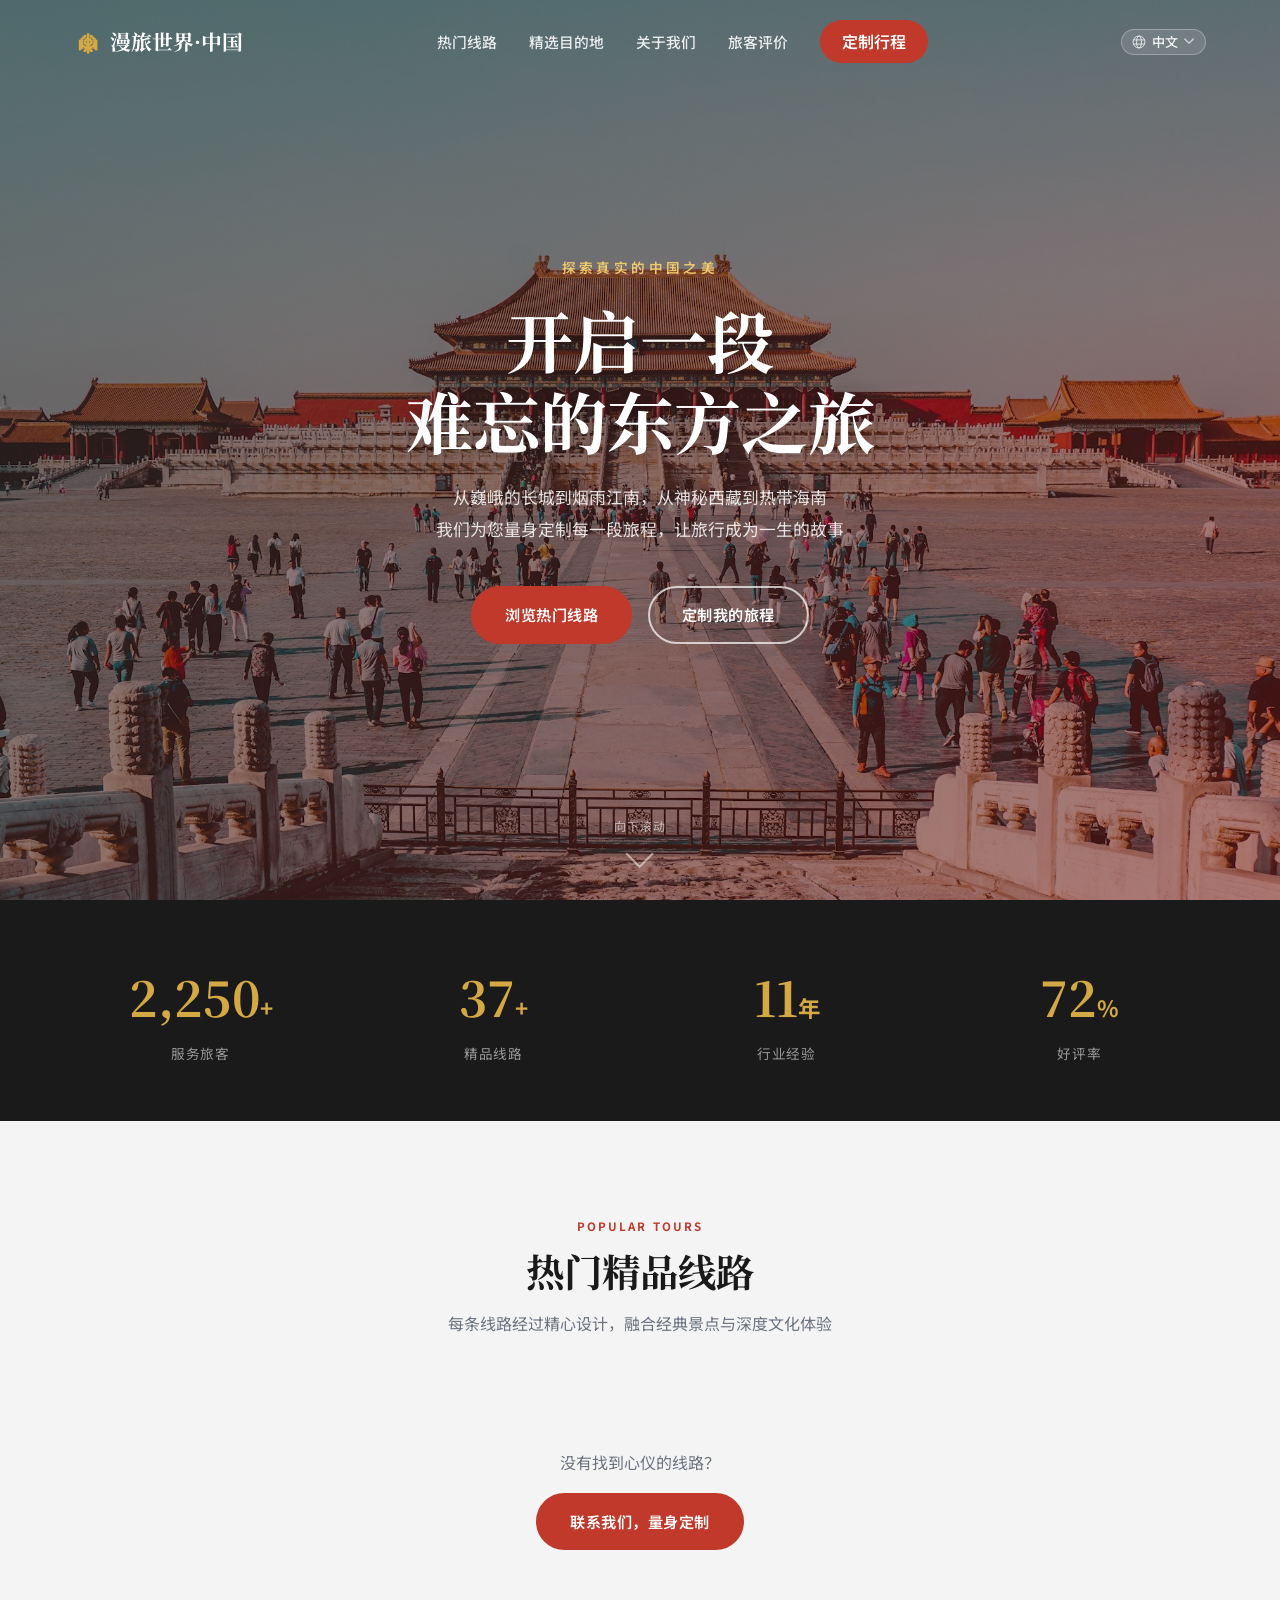
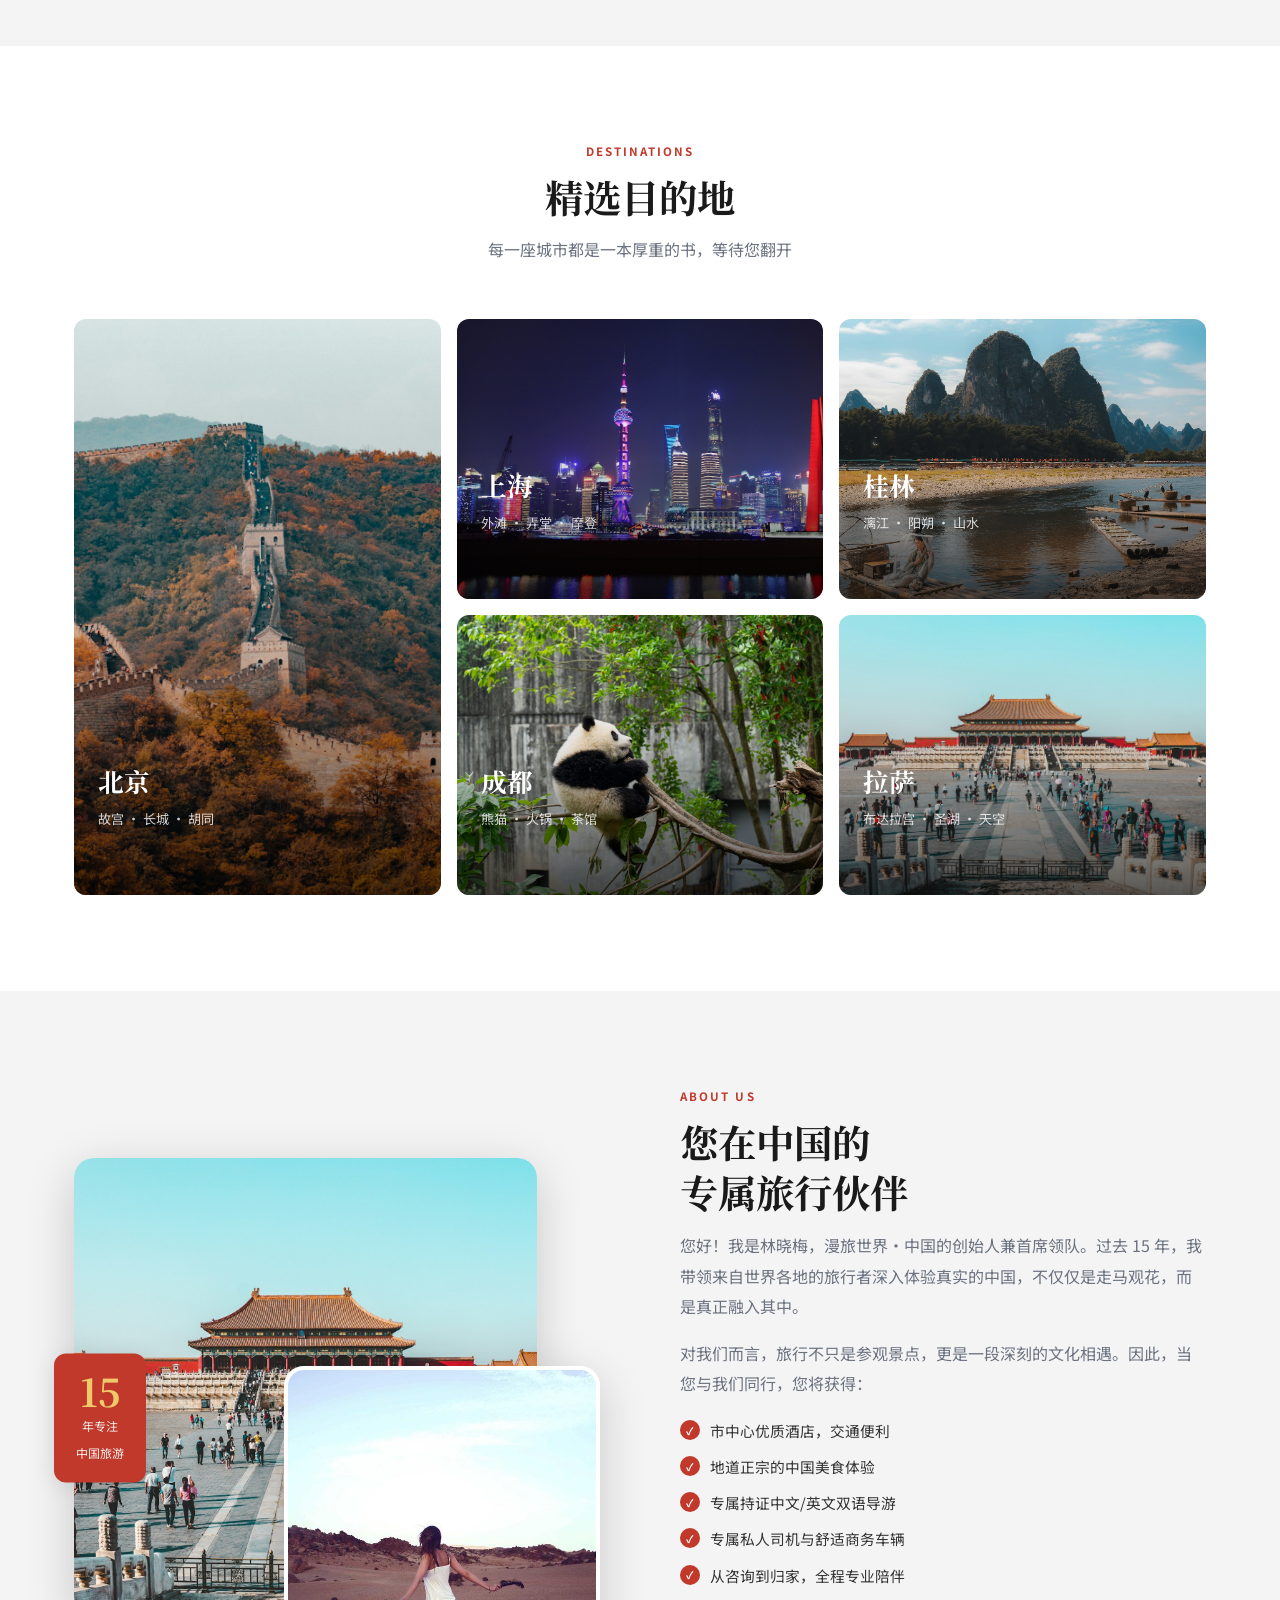
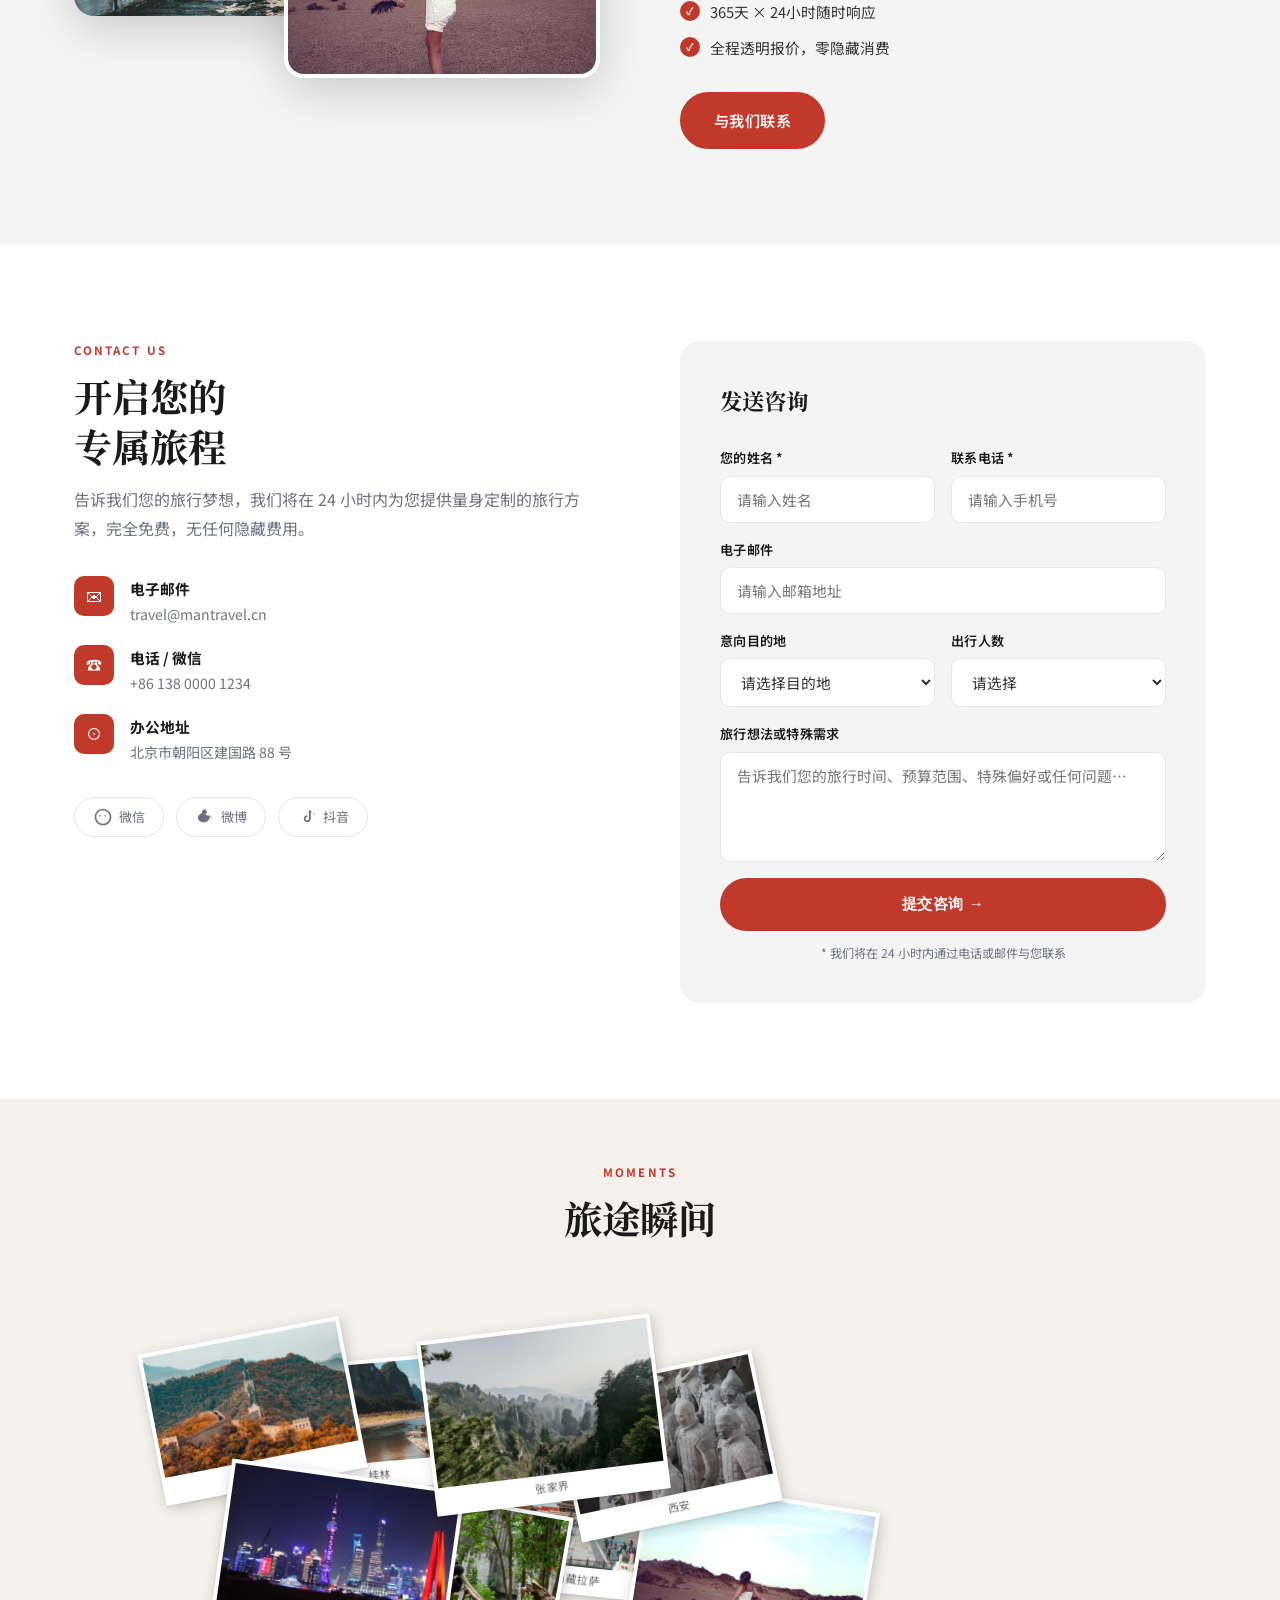
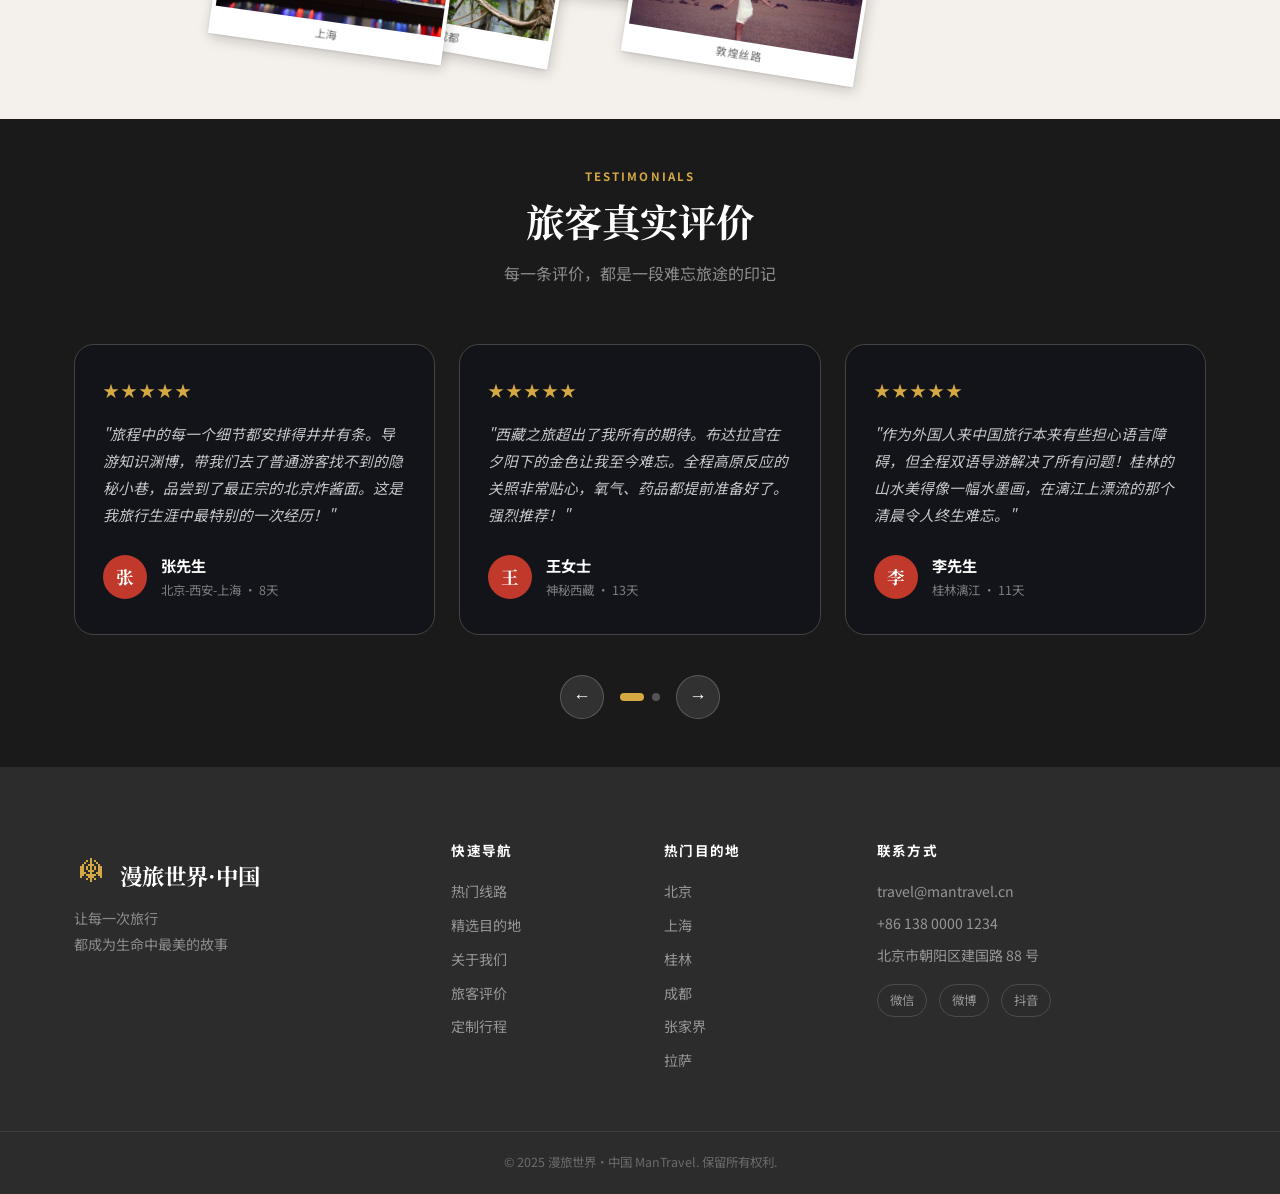
==== index.html @ 1e115a38 "add index.html" ====
<!DOCTYPE html>
<html lang="zh-CN">
<head>
  <meta charset="UTF-8" />
  <meta name="viewport" content="width=device-width, initial-scale=1.0" />
  <title data-i18n="siteTitle">漫旅世界·中国 · ManTravel</title>
  <link rel="stylesheet" href="css/style.css" />
  <link rel="preconnect" href="https://fonts.googleapis.com" />
  <link href="https://fonts.googleapis.com/css2?family=Noto+Serif+SC:wght@400;600;700&family=Noto+Sans+SC:wght@300;400;500;700&display=swap" rel="stylesheet" />
</head>
<body>

  <!-- ===== 导航栏 ===== -->
  <header class="navbar" id="navbar">
    <div class="nav-inner">
      <a href="#" class="logo">
        <span class="logo-icon">&#9772;</span>
        <span class="logo-text" data-i18n="logoText">漫旅世界·中国</span>
      </a>
      <nav class="nav-links" id="navLinks">
        <a href="#tours" data-i18n="navTours">热门线路</a>
        <a href="#destinations" data-i18n="navDest">精选目的地</a>
        <a href="#about" data-i18n="navAbout">关于我们</a>
        <a href="#reviews" data-i18n="navReviews">旅客评价</a>
        <a href="#contact" class="btn-nav" data-i18n="navContact">定制行程</a>
      </nav>
      <div class="lang-dropdown" id="langSwitcher">
        <button class="lang-current" id="langDropdownBtn" aria-haspopup="listbox" aria-expanded="false">
          <svg class="lang-globe-icon" viewBox="0 0 20 20" fill="none" xmlns="http://www.w3.org/2000/svg">
            <circle cx="10" cy="10" r="8.5" stroke="currentColor" stroke-width="1.4"/>
            <ellipse cx="10" cy="10" rx="3.5" ry="8.5" stroke="currentColor" stroke-width="1.4"/>
            <line x1="1.5" y1="7" x2="18.5" y2="7" stroke="currentColor" stroke-width="1.4"/>
            <line x1="1.5" y1="13" x2="18.5" y2="13" stroke="currentColor" stroke-width="1.4"/>
          </svg>
          <span id="langLabel">中文</span>
          <svg class="lang-chevron" viewBox="0 0 12 8" fill="none">
            <path d="M1 1l5 5 5-5" stroke="currentColor" stroke-width="1.6" stroke-linecap="round" stroke-linejoin="round"/>
          </svg>
        </button>
        <ul class="lang-options" id="langOptions" role="listbox">
          <li class="lang-option active" data-lang="zh" role="option">中文</li>
          <li class="lang-option" data-lang="en" role="option">English</li>
          <li class="lang-option" data-lang="es" role="option">Español</li>
        </ul>
      </div>
      <button class="nav-toggle" id="navToggle" aria-label="菜单" data-i18n-aria="navAriaMenu">
        <span></span><span></span><span></span>
      </button>
    </div>
  </header>

  <!-- ===== Hero 区域 ===== -->
  <section class="hero">
    <div class="hero-bg">
      <div class="hero-overlay"></div>
      <div class="hero-slides">
        <div class="slide slide-1 active"></div>
        <div class="slide slide-2"></div>
        <div class="slide slide-3"></div>
      </div>
    </div>
    <div class="hero-content">
      <p class="hero-sub" data-i18n="heroSub">探索真实的中国之美</p>
      <h1 class="hero-title" data-i18n-html="heroTitle">开启一段<br>难忘的东方之旅</h1>
      <p class="hero-desc" data-i18n-html="heroDesc">从巍峨的长城到烟雨江南，从神秘西藏到热带海南<br>我们为您量身定制每一段旅程，让旅行成为一生的故事</p>
      <div class="hero-actions">
        <a href="#tours" class="btn btn-primary" data-i18n="heroBtnTours">浏览热门线路</a>
        <a href="#contact" class="btn btn-outline" data-i18n="heroBtnCustom">定制我的旅程</a>
      </div>
    </div>
    <div class="hero-scroll-hint">
      <span data-i18n="heroScrollHint">向下滚动</span>
      <div class="scroll-arrow"></div>
    </div>
  </section>

  <!-- ===== 数据亮点 ===== -->
  <section class="stats">
    <div class="container">
      <div class="stat-item">
        <span class="stat-num" data-target="3000">0</span><span class="stat-unit">+</span>
        <p data-i18n="statClients">服务旅客</p>
      </div>
      <div class="stat-item">
        <span class="stat-num" data-target="50">0</span><span class="stat-unit">+</span>
        <p data-i18n="statTours">精品线路</p>
      </div>
      <div class="stat-item">
        <span class="stat-num" data-target="15">0</span><span class="stat-unit" data-i18n="statUnitYear">年</span>
        <p data-i18n="statYears">行业经验</p>
      </div>
      <div class="stat-item">
        <span class="stat-num" data-target="98">0</span><span class="stat-unit">%</span>
        <p data-i18n="statScore">好评率</p>
      </div>
    </div>
  </section>

  <!-- ===== 热门线路 ===== -->
  <section class="tours" id="tours">
    <div class="container">
      <div class="section-header">
        <p class="section-tag" data-i18n="toursTag">POPULAR TOURS</p>
        <h2 class="section-title" data-i18n="toursTitle">热门精品线路</h2>
        <p class="section-desc" data-i18n="toursDesc">每条线路经过精心设计，融合经典景点与深度文化体验</p>
      </div>
      <div class="tours-grid" id="toursGrid">
        <--pretty 内容由 JS 动态加载 -->
        <div class="tour-skeleton"></div>
        <div class="tour-skeleton"></div>
        <div class="tour-skeleton"></div>
        <div class="tour-skeleton"></div>
        <div class="tour-skeleton"></div>
        <div class="tour-skeleton"></div>
      </div>
      <div class="tours-cta">
        <p data-i18n="toursCtaText">没有找到心仪的线路？</p>
        <a href="#contact" class="btn btn-primary" data-i18n="toursCtaBtn">联系我们，量身定制</a>
      </div>
    </div>
  </section>

  <!-- ===== 精选目的地 ===== -->
  <section class="destinations" id="destinations">
    <div class="container">
      <div class="section-header">
        <p class="section-tag" data-i18n="destTag">DESTINATIONS</p>
        <h2 class="section-title" data-i18n="destTitle">精选目的地</h2>
        <p class="section-desc" data-i18n="destDesc">每一座城市都是一本厉重的书，等待您翻开</p>
      </div>
      <div class="dest-grid" id="destGrid">
        <div class="dest-skeleton dest-skeleton-large"></div>
        <div class="dest-skeleton"></div>
        <div class="dest-skeleton"></div>
        <div class="dest-skeleton"></div>
        <div class="dest-skeleton"></div>
      </div>
      <div class="dest-cta" id="destCta" style="display:none;">
        <button class="btn btn-outline" id="destShowAll">查看所有目的地</button>
      </div>
    </div>
  </section>

  <!-- ===== 关于我们 ===== -->
  <section class="about" id="about">
    <div class="container about-inner">
      <div class="about-img-wrap">
        <div class="about-img-main about-img-bg-1"></div>
        <div class="about-img-sub about-img-bg-2"></div>
        <div class="about-badge-box">
          <span class="about-badge-num">15</span>
          <span class="about-badge-txt" data-i18n-html="aboutBadgeTxt">年专注<br>中国旅游</span>
        </div>
      </div>
      <div class="about-content">
        <p class="section-tag" data-i18n="aboutTag">ABOUT US</p>
        <h2 class="section-title left" data-i18n-html="aboutTitle">您在中国的<br>专属旅行伙伴</h2>
        <p class="about-intro" data-i18n="aboutIntro1">您好！我是林晓梅，漫旅世界·中国的创始人兼首席领队。过去 15 年，我带领来自世界各地的旅行者深入体验真实的中国，不仅仅是走马观花，而是真正融入其中。</p>
        <p class="about-intro" data-i18n="aboutIntro2">对我们而言，旅行不只是参观景点，更是一段深刻的文化相遇。因此，当您与我们同行，您将获得：</p>
        <ul class="about-list">
          <li><span class="check">✓</span> <span data-i18n="aboutL1">市中心优质酒店，交通便利</span></li>
          <li><span class="check">✓</span> <span data-i18n="aboutL2">地道正宗的中国美食体验</span></li>
          <li><span class="check">✓</span> <span data-i18n="aboutL3">专属持证中文/英文双语导游</span></li>
          <li><span class="check">✓</span> <span data-i18n="aboutL4">专属私人司机与舒适商务车辆</span></li>
          <li><span class="check">✓</span> <span data-i18n="aboutL5">从咋询到归家，全程专业陪伴</span></li>
          <li><span class="check">✓</span> <span data-i18n="aboutL6">365天 × 24小时随时响应</span></li>
          <li><span class="check">✓</span> <span data-i18n="aboutL7">全程透明报价，零隐藏消费</span></li>
        </ul>
        <a href="#contact" class="btn btn-primary" data-i18n="aboutBtn">与我们联系</a>
      </div>
    </div>
  </section>

  <!-- ===== 联系/定制 ===== -->
  <section class="contact" id="contact">
    <div class="container contact-inner">
      <div class="contact-info">
        <p class="section-tag" data-i18n="contactTag">CONTACT US</p>
        <h2 class="section-title left" data-i18n-html="contactTitle">开启您的<br>专属旅程</h2>
        <p class="contact-desc" data-i18n="contactDesc">告诉我们您的旅行梦想，我们将在 24 小时内为您提供量身定制的旅行方案，完全免费，无任何隐藏费用。</p>
        <div class="contact-items">
          <div class="contact-item">
            <span class="contact-icon">✉</span>
            <div>
              <strong data-i18n="contactEmail">电子邮件</strong>
              <p>travel@mantravel.cn</p>
            </div>
          </div>
          <div class="contact-item">
            <span class="contact-icon">☎</span>
            <div>
              <strong data-i18n="contactPhone">电话 / 微信</strong>
              <p>+86 138 0000 1234</p>
            </div>
          </div>
          <div class="contact-item">
            <span class="contact-icon">⊙</span>
            <div>
              <strong data-i18n="contactAddr">办公地址</strong>
              <p data-i18n="contactAddrVal">北京市朝阳区建国路 88 号</p>
            </div>
          </div>
        </div>
        <div class="social-links">
          <a href="#" class="social-link" aria-label="微信">
            <svg viewBox="0 0 24 24" width="20" height="20"><path fill="currentColor" d="M8.5 11.5c.6 0 1-.4 1-1s-.4-1-1-1-1 .4-1 1 .4 1 1 1zm6 0c.6 0 1-.4 1-1s-.4-1-1-1-1 .4-1 1 .4 1 1 1zM12 2C6.5 2 2 6.5 2 12s4.5 10 10 10 10-4.5 10-10S17.5 2 12 2zm0 18c-4.4 0-8-3.6-8-8s3.6-8 8-8 8 3.6 8 8-3.6 8-8 8z"/></svg>
            微信
          </a>
          <a href="#" class="social-link" aria-label="微博">
            <svg viewBox="0 0 24 24" width="20" height="20"><path fill="currentColor" d="M20.2 13.5c-.3-2.1-2.6-3.7-5.3-3.7-.6 0-1.1.1-1.6.2-.2-.5-.4-1-.7-1.4 1-.5 1.7-1.5 1.7-2.6 0-1.7-1.4-3-3-3s-3 1.3-3 3c0 .5.1 1 .4 1.4C7 7.7 5.4 8.7 4.5 10c-.6.8-.9 1.8-.9 2.9 0 3 3.1 5.4 6.9 5.4 3.8 0 6.9-2.4 6.9-5.4 0-.5-.1-1-.2-1.4z"/></svg>
            微博
          </a>
          <a href="#" class="social-link" aria-label="抖音">
            <svg viewBox="0 0 24 24" width="20" height="20"><path fill="currentColor" d="M19.6 9.3V7.1c-1.2 0-2.3-.4-3.1-1.2V14c0 2.3-1.9 4.2-4.2 4.2-2.3 0-4.2-1.9-4.2-4.2s1.9-4.2 4.2-4.2v2.2c-1.1 0-2 .9-2 2s.9 2 2 2 2-.9 2-2V4h2.2c.2 1.2.8 2.3 1.7 3 .7.6 1.5.9 2.4.9v1.4z"/></svg>
            抖音
          </a>
        </div>
      </div>
      <form class="contact-form" id="contactForm">
        <h3 data-i18n="formTitle">发送咨询</h3>
        <div class="form-row">
          <div class="form-group">
            <label for="name" data-i18n="labelName">您的姓名 *</label>
            <input type="text" id="name" name="name" data-i18n-placeholder="placeholderName" placeholder="请输入姓名" required />
          </div>
          <div class="form-group">
            <label for="phone" data-i18n="labelPhone">联系电话 *</label>
            <input type="tel" id="phone" name="phone" data-i18n-placeholder="placeholderPhone" placeholder="请输入手机号" required />
          </div>
        </div>
        <div class="form-group">
          <label for="email" data-i18n="labelEmail">电子邮件</label>
          <input type="email" id="email" name="email" data-i18n-placeholder="placeholderEmail" placeholder="请输入邮箱地址" />
        </div>
        <div class="form-row">
          <div class="form-group">
            <label for="destination" data-i18n="labelDest">意向目的地</label>
            <select id="destination" name="destination">
              <option value="" data-i18n="optDestDefault">请选择目的地</option>
              <option data-i18n="destBJName">北京</option>
              <option data-i18n="destSHName">上海</option>
              <option data-i18n="destGLName">桂林</option>
              <option data-i18n="destCDName">成都</option>
              <option data-i18n="destZJJName">张家界</option>
              <option data-i18n="optLhasa">拉萨 / 西藏</option>
              <option data-i18n="optDunhuang">敦煌 / 丝绸之路</option>
              <option data-i18n="optTbd">尚未确定</option>
            </select>
          </div>
          <div class="form-group">
            <label for="people" data-i18n="labelPeople">出行人数</label>
            <select id="people" name="people">
              <option value="" data-i18n="optPeopleDefault">请选择</option>
              <option data-i18n="opt1p">1人</option>
              <option data-i18n="opt2p">2人</option>
              <option data-i18n="opt35p">3-5人</option>
              <option data-i18n="opt610p">6-10人</option>
              <option data-i18n="opt10p">10人以上（团队）</option>
            </select>
          </div>
        </div>
        <div class="form-group">
          <label for="message" data-i18n="labelMsg">旅行想法或特殊需求</label>
          <textarea id="message" name="message" rows="4" data-i18n-placeholder="placeholderMsg" placeholder="告诉我们您的旅行时间、预算范围、特殊偏好或任何问题…"></textarea>
        </div>
        <button type="submit" class="btn btn-primary btn-full" data-i18n="submitBtn">提交咨询 →</button>
        <p class="form-note" data-i18n="formNote">* 我们将在 24 小时内通过电话或邮件与您联系</p>
      </form>
    </div>
  </section>

  <!-- ===== 旅途瞬间 ===== -->
  <section class="photo-wall" id="photoWall">
    <div class="container">
      <div class="section-header">
        <p class="section-tag" data-i18n="photoWallTag">MOMENTS</p>
        <h2 class="section-title" data-i18n="photoWallTitle">旅途瞬间</h2>
      </div>
    </div>
    <div class="pw-scatter">
      <!-- 由 js/main.js loadMoments() 动态渲染 -->
    </div>
  </section>

  <!-- ===== 旅客评价 ===== -->
  <section class="reviews" id="reviews">
    <div class="container">
      <div class="section-header">
        <p class="section-tag" data-i18n="reviewsTag">TESTIMONIALS</p>
        <h2 class="section-title" data-i18n="reviewsTitle">旅客真实评价</h2>
        <p class="section-desc" data-i18n="reviewsDesc">每一条评价，都是一段难忘旅途的印记</p>
      </div>
      <div class="reviews-slider" id="reviewsSlider">
        <div class="reviews-track" id="reviewsTrack">
          <div class="review-skeleton"></div>
          <div class="review-skeleton"></div>
          <div class="review-skeleton"></div>
        </div>
      </div>
      <div class="reviews-nav">
        <button class="rev-btn" id="revPrev">&#8592;</button>
        <div class="rev-dots" id="revDots"></div>
        <button class="rev-btn" id="revNext">&#8594;</button>
      </div>
    </div>
  </section>

  <!-- ===== 页脚 ===== -->
  <footer class="footer">
    <div class="container footer-inner">
      <div class="footer-brand">
        <span class="logo-icon">&#9772;</span>
        <span class="footer-logo-text" data-i18n="logoText">漫旅世界·中国</span>
        <p data-i18n-html="footerBrand">让每一次旅行<br>都成为生命中最美的故事</p>
      </div>
      <div class="footer-links">
        <h4 data-i18n="footerNav">快速导航</h4>
        <a href="#tours" data-i18n="navTours">热门线路</a>
        <a href="#destinations" data-i18n="navDest">精选目的地</a>
        <a href="#about" data-i18n="navAbout">关于我们</a>
        <a href="#reviews" data-i18n="navReviews">旅客评价</a>
        <a href="#contact" data-i18n="navContact">定制旅程</a>
      </div>
      <div class="footer-links">
        <h4 data-i18n="footerDests">热门目的地</h4>
        <a href="#destinations" data-i18n="destBJName">北京</a>
        <a href="#destinations" data-i18n="destSHName">上海</a>
        <a href="#destinations" data-i18n="destGLName">桂林</a>
        <a href="#destinations" data-i18n="destCDName">成都</a>
        <a href="#destinations" data-i18n="destZJJName">张家界</a>
        <a href="#destinations" data-i18n="destLSName">拉萨</a>
      </div>
      <div class="footer-contact">
        <h4 data-i18n="footerContactTitle">联系方式</h4>
        <p>travel@mantravel.cn</p>
        <p>+86 138 0000 1234</p>
        <p data-i18n="footerAddr">北京市朝阳区建国路 88 号</p>
        <div class="footer-social">
          <a href="#" aria-label="微信">微信</a>
          <a href="#" aria-label="微博">微博</a>
          <a href="#" aria-label="抖音">抖音</a>
        </div>
      </div>
    </div>
    <div class="footer-bottom">
      <p data-i18n="footerCopy">© 2025 漫旅世界·中国 ManTravel. 保留所有权利.</p>
    </div>
  </footer>

  <!-- 回到顶部 -->
  <button class="back-to-top" id="backToTop" aria-label="回到顶部">↑</button>

  <script src="js/i18n.js"></script>
  <script src="js/main.js"></script>
</body>
</html>
---- css/style.css ----
/* ================================================
   漫旅中国 ManTravel — Main Stylesheet
   ================================================ */

/* ---- CSS Variables ---- */
:root {
  --red:       #c0392b;
  --red-dark:  #96281b;
  --red-light: #e74c3c;
  --gold:      #d4a843;
  --gold-light:#f0c96b;
  --dark:      #1a1a1a;
  --dark-2:    #2c2c2c;
  --gray:      #6b7280;
  --gray-light:#f4f4f4;
  --white:     #ffffff;
  --text:      #333333;
  --border:    #e5e7eb;
  --shadow:    0 4px 24px rgba(0,0,0,.10);
  --shadow-lg: 0 12px 48px rgba(0,0,0,.18);
  --radius:    12px;
  --radius-lg: 20px;
  --transition: .3s cubic-bezier(.4,0,.2,1);
  --font-serif: 'Noto Serif SC', serif;
  --font-sans:  'Noto Sans SC', sans-serif;
}

/* ---- Reset & Base ---- */
*, *::before, *::after { box-sizing: border-box; margin: 0; padding: 0; }

html { scroll-behavior: smooth; font-size: 16px; }

body {
  font-family: var(--font-sans);
  color: var(--text);
  background: var(--white);
  line-height: 1.7;
  overflow-x: hidden;
}

img { display: block; max-width: 100%; }

a { text-decoration: none; color: inherit; transition: color var(--transition); }

ul { list-style: none; }

/* ---- Container ---- */
.container {
  max-width: 1180px;
  margin: 0 auto;
  padding: 0 24px;
}

/* ---- Buttons ---- */
.btn {
  display: inline-flex;
  align-items: center;
  gap: 6px;
  padding: 14px 32px;
  border-radius: 50px;
  font-size: .95rem;
  font-weight: 600;
  cursor: pointer;
  transition: all var(--transition);
  border: 2px solid transparent;
  letter-spacing: .03em;
}
.btn-primary {
  background: var(--red);
  color: var(--white);
  border-color: var(--red);
}
.btn-primary:hover {
  background: var(--red-dark);
  border-color: var(--red-dark);
  transform: translateY(-2px);
  box-shadow: 0 8px 24px rgba(192,57,43,.35);
}
.btn-outline {
  background: transparent;
  color: var(--white);
  border-color: rgba(255,255,255,.7);
}
.btn-outline:hover {
  background: rgba(255,255,255,.15);
  border-color: var(--white);
}
.btn-sm {
  padding: 9px 22px;
  font-size: .85rem;
  background: var(--red);
  color: var(--white);
  border-color: var(--red);
  border-radius: 50px;
}
.btn-sm:hover {
  background: var(--red-dark);
  border-color: var(--red-dark);
  transform: translateY(-1px);
}
.btn-full { width: 100%; justify-content: center; }

.btn-nav {
  background: var(--red);
  color: var(--white) !important;
  padding: 8px 22px;
  border-radius: 50px;
  font-weight: 600;
}
.btn-nav:hover { background: var(--red-dark); }

/* ---- Section Header ---- */
.section-header {
  text-align: center;
  margin-bottom: 56px;
}
.section-tag {
  font-size: .72rem;
  font-weight: 700;
  letter-spacing: .18em;
  color: var(--red);
  text-transform: uppercase;
  margin-bottom: 10px;
}
.section-title {
  font-family: var(--font-serif);
  font-size: 2.4rem;
  font-weight: 700;
  color: var(--dark);
  line-height: 1.3;
  margin-bottom: 14px;
}
.section-title.left { text-align: left; }
.section-desc {
  font-size: 1rem;
  color: var(--gray);
  max-width: 520px;
  margin: 0 auto;
}

/* ======================================
   NAVBAR
====================================== */
.navbar {
  position: fixed;
  top: 0; left: 0; right: 0;
  z-index: 1000;
  padding: 20px 0;
  transition: all var(--transition);
}
.navbar.scrolled {
  background: rgba(255,255,255,.97);
  backdrop-filter: blur(12px);
  padding: 12px 0;
  box-shadow: 0 2px 20px rgba(0,0,0,.10);
}
.navbar.scrolled .nav-links a:not(.btn-nav) { color: var(--dark); }
.navbar.scrolled .logo { color: var(--dark); }

.nav-inner {
  display: flex;
  align-items: center;
  justify-content: space-between;
  max-width: 1180px;
  margin: 0 auto;
  padding: 0 24px;
}

.logo {
  display: flex;
  align-items: center;
  gap: 10px;
  color: var(--white);
  font-family: var(--font-serif);
  font-size: 1.3rem;
  font-weight: 700;
}
.logo-icon {
  font-size: 1.6rem;
  color: var(--gold);
}
.navbar.scrolled .logo-icon { color: var(--red); }

.nav-links {
  display: flex;
  align-items: center;
  gap: 32px;
}
.nav-links a:not(.btn-nav) {
  color: rgba(255,255,255,.88);
  font-size: .92rem;
  font-weight: 500;
  position: relative;
}
.nav-links a:not(.btn-nav)::after {
  content: '';
  position: absolute;
  bottom: -3px; left: 0;
  width: 0; height: 2px;
  background: var(--gold);
  transition: width var(--transition);
}
.nav-links a:not(.btn-nav):hover::after { width: 100%; }

.nav-toggle {
  display: none;
  flex-direction: column;
  gap: 5px;
  background: none;
  border: none;
  cursor: pointer;
  padding: 4px;
}
.nav-toggle span {
  display: block;
  width: 26px; height: 2px;
  background: var(--white);
  border-radius: 2px;
  transition: all var(--transition);
}
.navbar.scrolled .nav-toggle span { background: var(--dark); }

/* ---- Language Dropdown ---- */
.lang-dropdown {
  position: relative;
  flex-shrink: 0;
}
.lang-current {
  display: flex;
  align-items: center;
  gap: 6px;
  background: rgba(255,255,255,.12);
  border: 1px solid rgba(255,255,255,.28);
  color: rgba(255,255,255,.92);
  border-radius: 20px;
  padding: 5px 11px 5px 10px;
  font-size: .82rem;
  font-weight: 500;
  font-family: var(--font-sans);
  cursor: pointer;
  transition: all var(--transition);
  white-space: nowrap;
  line-height: 1;
}
.lang-current:hover {
  background: rgba(255,255,255,.22);
  border-color: rgba(255,255,255,.5);
}
.lang-globe-icon {
  width: 14px; height: 14px;
  flex-shrink: 0;
  opacity: .85;
}
.lang-chevron {
  width: 10px; height: 7px;
  flex-shrink: 0;
  opacity: .7;
  transition: transform var(--transition);
}
.lang-dropdown.open .lang-chevron {
  transform: rotate(180deg);
}
.navbar.scrolled .lang-current {
  background: rgba(0,0,0,.06);
  border-color: rgba(0,0,0,.15);
  color: var(--dark);
}
.navbar.scrolled .lang-current:hover {
  background: rgba(0,0,0,.11);
  border-color: rgba(0,0,0,.28);
}
.lang-options {
  position: absolute;
  top: calc(100% + 8px);
  right: 0;
  background: var(--white);
  border-radius: 10px;
  box-shadow: 0 8px 32px rgba(0,0,0,.14), 0 2px 8px rgba(0,0,0,.08);
  overflow: hidden;
  list-style: none;
  min-width: 116px;
  opacity: 0;
  transform: translateY(-6px) scale(.97);
  pointer-events: none;
  transition: opacity .2s ease, transform .2s ease;
  z-index: 200;
}
.lang-dropdown.open .lang-options {
  opacity: 1;
  transform: translateY(0) scale(1);
  pointer-events: auto;
}
.lang-option {
  display: flex;
  align-items: center;
  padding: 10px 16px;
  font-size: .84rem;
  font-family: var(--font-sans);
  font-weight: 400;
  color: var(--dark-2);
  cursor: pointer;
  transition: background var(--transition), color var(--transition);
}
.lang-option:hover {
  background: var(--gray-light);
  color: var(--red);
}
.lang-option.active {
  font-weight: 600;
  color: var(--red);
  background: rgba(192,57,43,.06);
}
.lang-option.active::after {
  content: '';
  display: block;
  width: 6px; height: 6px;
  border-radius: 50%;
  background: var(--red);
  margin-left: auto;
  flex-shrink: 0;
}

/* ======================================
   HERO
====================================== */
.hero {
  position: relative;
  height: 100vh;
  min-height: 640px;
  display: flex;
  align-items: center;
  justify-content: center;
  overflow: hidden;
}

.hero-bg {
  position: absolute;
  inset: 0;
}

.hero-slides { position: absolute; inset: 0; }
.slide {
  position: absolute;
  inset: 0;
  background-size: cover;
  background-position: center;
  opacity: 0;
  transition: opacity 1.2s ease;
}
.slide.active { opacity: 1; }

/* Hero background images — using gradient placeholders for variety */
.slide-1 {
  background-image:
    linear-gradient(135deg, rgba(139,0,0,.65) 0%, rgba(26,26,26,.55) 50%, rgba(0,60,60,.6) 100%),
    url('../images/beijing.jpg');
}
.slide-2 {
  background-image:
    linear-gradient(135deg, rgba(26,26,26,.6) 0%, rgba(100,0,0,.5) 100%),
    url('../images/tibet.jpg');
}
.slide-3 {
  background-image:
    linear-gradient(135deg, rgba(0,40,80,.65) 0%, rgba(26,26,26,.55) 100%),
    url('../images/guilin.jpg');
}

.hero-overlay {
  position: absolute;
  inset: 0;
  background: linear-gradient(
    to bottom,
    rgba(0,0,0,.15) 0%,
    rgba(0,0,0,.4) 60%,
    rgba(0,0,0,.7) 100%
  );
}

.hero-content {
  position: relative;
  z-index: 2;
  text-align: center;
  color: var(--white);
  max-width: 780px;
  padding: 0 24px;
}
.hero-sub {
  font-size: .85rem;
  font-weight: 600;
  letter-spacing: .25em;
  text-transform: uppercase;
  color: var(--gold-light);
  margin-bottom: 20px;
}
.hero-title {
  font-family: var(--font-serif);
  font-size: clamp(2.4rem, 6vw, 4.2rem);
  font-weight: 700;
  line-height: 1.2;
  margin-bottom: 22px;
  text-shadow: 0 2px 20px rgba(0,0,0,.3);
}
.hero-desc {
  font-size: 1.05rem;
  color: rgba(255,255,255,.85);
  margin-bottom: 40px;
  line-height: 1.9;
}
.hero-actions {
  display: flex;
  gap: 16px;
  justify-content: center;
  flex-wrap: wrap;
}

.hero-scroll-hint {
  position: absolute;
  bottom: 36px;
  left: 50%;
  transform: translateX(-50%);
  color: rgba(255,255,255,.6);
  font-size: .75rem;
  letter-spacing: .1em;
  text-align: center;
  z-index: 2;
}
.scroll-arrow {
  width: 20px; height: 20px;
  border-right: 2px solid rgba(255,255,255,.5);
  border-bottom: 2px solid rgba(255,255,255,.5);
  transform: rotate(45deg);
  margin: 8px auto 0;
  animation: bounce 1.6s infinite;
}
@keyframes bounce {
  0%, 100% { transform: rotate(45deg) translateY(0); }
  50%       { transform: rotate(45deg) translateY(5px); }
}

/* ======================================
   STATS
====================================== */
.stats {
  background: var(--dark);
  padding: 56px 0;
}
.stats .container {
  display: grid;
  grid-template-columns: repeat(4, 1fr);
  gap: 40px;
  text-align: center;
}
.stat-item p {
  color: rgba(255,255,255,.55);
  font-size: .85rem;
  margin-top: 4px;
  letter-spacing: .05em;
}
.stat-num {
  font-family: var(--font-serif);
  font-size: 3rem;
  font-weight: 700;
  color: var(--gold);
}
.stat-unit {
  font-size: 1.4rem;
  font-weight: 700;
  color: var(--gold);
}

/* ======================================
   TOURS
====================================== */
.tours {
  padding: 96px 0;
  background: var(--gray-light);
}
.tours-grid {
  display: grid;
  grid-template-columns: repeat(3, 1fr);
  gap: 28px;
}

.tour-skeleton {
  background: #f0f0f0;
  border-radius: var(--radius-lg);
  min-height: 400px;
  animation: skeleton-pulse 1.4s ease-in-out infinite;
}
@keyframes skeleton-pulse {
  0%, 100% { opacity: 1; }
  50% { opacity: 0.5; }
}

.tour-card {
  background: var(--white);
  border-radius: var(--radius-lg);
  overflow: hidden;
  box-shadow: var(--shadow);
  transition: all var(--transition);
  display: flex;
  flex-direction: column;
}
.tour-card:hover {
  transform: translateY(-6px);
  box-shadow: var(--shadow-lg);
}
.tour-card.featured {
  grid-column: 1 / -1;
  flex-direction: row;
}
.tour-card.featured .tour-img { flex: 0 0 46%; height: auto; min-height: 340px; }
.tour-card.featured .tour-info { flex: 1; }

.tour-img {
  position: relative;
  height: 220px;
  background-size: cover;
  background-position: center;
  overflow: hidden;
}
.tour-img::after {
  content: '';
  position: absolute;
  inset: 0;
  background: linear-gradient(to top, rgba(0,0,0,.5) 0%, transparent 60%);
}

/* Tour image backgrounds */
.tour-img-1 {
  background-image: url('../images/beijing.jpg');
}
.tour-img-2 {
  background-image: url('../images/guilin.jpg');
}
.tour-img-3 {
  background-image: url('../images/tibet.jpg');
}
.tour-img-4 {
  background-image: url('../images/chengdu.jpg');
}
.tour-img-5 {
  background-image: url('../images/zhangjiajie.jpg');
}
.tour-img-6 {
  background-image: url('../images/xian.jpg');
}

.tour-badge {
  position: absolute;
  top: 16px; left: 16px;
  z-index: 2;
  background: var(--red);
  color: var(--white);
  font-size: .72rem;
  font-weight: 700;
  padding: 4px 12px;
  border-radius: 50px;
  letter-spacing: .05em;
}
.tour-badge-new { background: var(--gold); color: var(--dark); }

.tour-days {
  position: absolute;
  bottom: 14px; right: 16px;
  z-index: 2;
  color: var(--white);
  font-family: var(--font-serif);
  font-size: 1.5rem;
  font-weight: 700;
  text-shadow: 0 2px 8px rgba(0,0,0,.4);
}

.tour-info { padding: 24px 26px; flex: 1; display: flex; flex-direction: column; }
.tour-info h3 {
  font-family: var(--font-serif);
  font-size: 1.25rem;
  font-weight: 700;
  color: var(--dark);
  margin-bottom: 6px;
}
.tour-route {
  font-size: .82rem;
  color: var(--red);
  font-weight: 600;
  letter-spacing: .04em;
  margin-bottom: 10px;
}
.tour-desc {
  font-size: .9rem;
  color: var(--gray);
  line-height: 1.7;
  margin-bottom: 14px;
}
.tour-highlights {
  display: flex;
  flex-direction: column;
  gap: 5px;
  margin-bottom: 20px;
}
.tour-highlights li {
  font-size: .82rem;
  color: var(--gray);
  padding-left: 18px;
  position: relative;
}
.tour-highlights li::before {
  content: '·';
  position: absolute;
  left: 2px;
  top: 0;
  color: var(--gold);
  font-size: 1.4rem;
  line-height: 1;
}
.tour-footer {
  display: flex;
  align-items: center;
  justify-content: space-between;
  margin-top: auto;
  padding-top: 18px;
  border-top: 1px solid var(--border);
}
.tour-price {
  display: flex;
  align-items: baseline;
  gap: 4px;
}
.price-from { font-size: .72rem; color: var(--gray); }
.price-num {
  font-family: var(--font-serif);
  font-size: 1.4rem;
  font-weight: 700;
  color: var(--red);
}
.price-per { font-size: .75rem; color: var(--gray); }

.tours-cta {
  text-align: center;
  margin-top: 56px;
}
.tours-cta p {
  font-size: 1rem;
  color: var(--gray);
  margin-bottom: 16px;
}

/* ======================================
   DESTINATIONS
====================================== */
.destinations {
  padding: 96px 0;
  background: var(--white);
}
.dest-grid {
  display: grid;
  grid-template-columns: repeat(3, 1fr);
  grid-auto-rows: 280px;
  gap: 16px;
}
.dest-card {
  position: relative;
  border-radius: var(--radius);
  overflow: hidden;
  cursor: pointer;
  background-size: cover;
  background-position: center;
}
.dest-card::before {
  content: '';
  position: absolute;
  inset: 0;
  background: linear-gradient(to top, rgba(0,0,0,.65) 0%, rgba(0,0,0,.1) 50%, transparent 100%);
  transition: background var(--transition);
}
.dest-card:hover::before {
  background: linear-gradient(to top, rgba(0,0,0,.8) 0%, rgba(0,0,0,.3) 60%, rgba(0,0,0,.1) 100%);
}
.dest-large {
  grid-column: 1 / 2;
  grid-row: 1 / 3;
}
.dest-overlay {
  position: absolute;
  bottom: 0; left: 0; right: 0;
  padding: 28px 24px;
  color: var(--white);
  transform: translateY(0);
  transition: transform var(--transition);
}
.dest-overlay h3 {
  font-family: var(--font-serif);
  font-size: 1.6rem;
  font-weight: 700;
  margin-bottom: 4px;
}
.dest-overlay p {
  font-size: .82rem;
  opacity: .8;
  margin-bottom: 10px;
}
.dest-explore {
  font-size: .8rem;
  font-weight: 600;
  color: var(--gold-light);
  opacity: 0;
  transition: opacity var(--transition);
}
.dest-card:hover .dest-explore { opacity: 1; }

/* Destination backgrounds */
.dest-beijing  { background-image: url('../images/beijing.jpg'); }
.dest-shanghai { background-image: url('../images/shanghai.jpg'); }
.dest-guilin   { background-image: url('../images/guilin.jpg'); }
.dest-chengdu  { background-image: url('../images/chengdu.jpg'); }
.dest-zhangjiajie { background-image: url('../images/zhangjiajie.jpg'); }
.dest-lhasa    { background-image: url('../images/tibet.jpg'); }
.dest-xian    { background-image: url('../images/xian.jpg'); }

/* Destination skeleton */
.dest-skeleton {
  background: #f0f0f0;
  border-radius: var(--radius);
  animation: skeleton-pulse 1.4s ease-in-out infinite;
}
.dest-skeleton-large {
  grid-column: 1 / 2;
  grid-row: 1 / 3;
}

/* Hidden extra cards (shown after "查看所有" click) */
.dest-card-hidden {
  display: none !important;
}

/* "查看所有" CTA */
.dest-cta {
  margin-top: 40px;
  text-align: center;
}
.dest-cta .btn-outline {
  color: var(--red);
  border-color: var(--red);
}
.dest-cta .btn-outline:hover {
  background: var(--red);
  color: var(--white);
  border-color: var(--red);
}

/* ======================================
   ABOUT
====================================== */
.about {
  padding: 96px 0;
  background: var(--gray-light);
}
.about-inner {
  display: grid;
  grid-template-columns: 1fr 1fr;
  gap: 80px;
  align-items: center;
}
.about-img-wrap {
  position: relative;
  height: 520px;
}
.about-img-main,
.about-img-sub {
  position: absolute;
  border-radius: var(--radius-lg);
  background-size: cover;
  background-position: center;
  box-shadow: var(--shadow-lg);
}
.about-img-main {
  width: 88%;
  height: 88%;
  top: 0; left: 0;
}
.about-img-sub {
  width: 60%;
  height: 60%;
  bottom: 0; right: 0;
  border: 4px solid var(--white);
}
.about-img-bg-1 {
  background-image: url('../images/tibet.jpg');
}
.about-img-bg-2 {
  background-image: url('../images/silkroad.jpg');
}
.about-badge-box {
  position: absolute;
  top: 50%; left: -20px;
  transform: translateY(-50%);
  background: var(--red);
  color: var(--white);
  border-radius: var(--radius);
  padding: 18px 22px;
  text-align: center;
  box-shadow: var(--shadow);
}
.about-badge-num {
  display: block;
  font-family: var(--font-serif);
  font-size: 2.4rem;
  font-weight: 700;
  color: var(--gold-light);
  line-height: 1;
}
.about-badge-txt {
  font-size: .75rem;
  line-height: 1.5;
  opacity: .9;
}

.about-intro {
  color: var(--gray);
  line-height: 1.9;
  margin-bottom: 16px;
}
.about-list {
  margin: 20px 0 32px;
  display: flex;
  flex-direction: column;
  gap: 11px;
}
.about-list li {
  font-size: .92rem;
  color: var(--text);
  display: flex;
  align-items: flex-start;
  gap: 10px;
}
.check {
  flex-shrink: 0;
  width: 20px; height: 20px;
  background: var(--red);
  color: var(--white);
  border-radius: 50%;
  display: flex;
  align-items: center;
  justify-content: center;
  font-size: .65rem;
  font-weight: 700;
  margin-top: 2px;
}

/* ======================================
   PHOTO WALL
====================================== */
.photo-wall {
  padding: 64px 0 0;
  background: #f4f0eb;
  overflow: hidden;
}
.photo-wall .section-tag { color: var(--red); }
.photo-wall .section-title { color: var(--dark); }

.pw-scatter {
  position: relative;
  height: 420px;
  margin: 40px 0 0;
}

.pw-photo {
  position: absolute;
  background-size: cover;
  background-position: center;
  border: 4px solid #fff;
  border-bottom-width: 28px;
  box-shadow: 2px 4px 14px rgba(0,0,0,.18), 0 1px 3px rgba(0,0,0,.1);
  border-radius: 1px;
  cursor: pointer;
  transition: transform .4s cubic-bezier(.18,.89,.32,1.28), box-shadow .3s ease;
  will-change: transform;
}
.pw-photo:hover {
  transform: rotate(0deg) scale(1.5) !important;
  box-shadow: 4px 12px 48px rgba(0,0,0,.32);
  z-index: 100 !important;
}

/* 三种尺寸 */
.pw-sm { width: 175px; height: 131px; }
.pw-md { width: 205px; height: 154px; }
.pw-lg { width: 235px; height: 176px; }

/* 图片名称：绝对定位进入下边框区域 */
.pw-caption {
  position: absolute;
  bottom: -21px;
  left: 0; right: 0;
  text-align: center;
  font-size: 0.68rem;
  color: #666;
  letter-spacing: 0.05em;
  pointer-events: none;
}

/* 落叶散落：位置、旋转、层级全部由 JS 动态生成 inline style */

/* ======================================
   REVIEWS
====================================== */
.reviews {
  padding: 48px 0;
  background: var(--dark);
  overflow: hidden;
}
.reviews .section-tag { color: var(--gold); }
.reviews .section-title { color: var(--white); }
.reviews .section-desc { color: rgba(255,255,255,.5); }

.reviews-slider {
  overflow: hidden;
  margin: 0 -12px;
  padding: 0 12px;
}
.reviews-track {
  display: flex;
  gap: 24px;
  transition: transform .5s cubic-bezier(.4,0,.2,1);
}

.review-card {
  flex: 0 0 calc(33.333% - 16px);
  position: relative;
  background: rgba(255,255,255,.06);
  border: 1px solid rgba(255,255,255,.1);
  border-radius: var(--radius-lg);
  padding: 32px 28px;
  transition: all var(--transition);
}
.review-card:hover {
  background: rgba(255,255,255,.1);
  border-color: rgba(212,168,67,.4);
}

/* 国旗磨玻璃效果 */
.review-card.has-flag {
  overflow: hidden;
  background: transparent;
  border-color: rgba(255,255,255,.18);
}
.review-card.has-flag::before {
  content: '';
  position: absolute;
  inset: -10px;
  background-image: var(--flag-url);
  background-size: cover;
  background-position: center;
  filter: blur(14px) brightness(0.75);
  z-index: 0;
}
.review-card.has-flag::after {
  content: '';
  position: absolute;
  inset: 0;
  background: rgba(8, 12, 28, 0.38);
  z-index: 1;
}
.review-card.has-flag .review-stars,
.review-card.has-flag .review-text,
.review-card.has-flag .review-author {
  position: relative;
  z-index: 2;
}
.review-card.has-flag:hover {
  border-color: rgba(212,168,67,.55);
  background: transparent;
}
.review-card.has-flag:hover::before {
  filter: blur(7px) brightness(0.75);
}

.review-skeleton {
  flex: 0 0 calc(33.333% - 16px);
  height: 220px;
  background: rgba(255,255,255,.08);
  border-radius: var(--radius-lg);
  animation: skeleton-pulse 1.4s ease-in-out infinite;
}

.review-stars {
  color: var(--gold);
  font-size: 1rem;
  letter-spacing: 2px;
  margin-bottom: 16px;
}
.review-text {
  font-size: .92rem;
  color: rgba(255,255,255,.75);
  line-height: 1.85;
  margin-bottom: 24px;
  font-style: italic;
}
.review-author {
  display: flex;
  align-items: center;
  gap: 14px;
}
.review-avatar {
  width: 44px; height: 44px;
  border-radius: 50%;
  background: var(--red);
  display: flex;
  align-items: center;
  justify-content: center;
  color: var(--white);
  font-family: var(--font-serif);
  font-size: 1.1rem;
  font-weight: 700;
  flex-shrink: 0;
}
.review-author strong { display: block; color: var(--white); font-size: .95rem; }
.review-author span { font-size: .78rem; color: rgba(255,255,255,.45); margin-top: 2px; display: block; }

.reviews-nav {
  display: flex;
  align-items: center;
  justify-content: center;
  gap: 16px;
  margin-top: 40px;
}
.rev-btn {
  width: 44px; height: 44px;
  border-radius: 50%;
  background: rgba(255,255,255,.1);
  border: 1px solid rgba(255,255,255,.2);
  color: var(--white);
  font-size: 1.1rem;
  cursor: pointer;
  display: flex;
  align-items: center;
  justify-content: center;
  transition: all var(--transition);
}
.rev-btn:hover { background: var(--red); border-color: var(--red); }

.rev-dots {
  display: flex;
  gap: 8px;
}
.rev-dot {
  width: 8px; height: 8px;
  border-radius: 50%;
  background: rgba(255,255,255,.25);
  cursor: pointer;
  transition: all var(--transition);
  border: none;
}
.rev-dot.active {
  background: var(--gold);
  width: 24px;
  border-radius: 4px;
}

/* ======================================
   CONTACT
====================================== */
.contact {
  padding: 96px 0;
  background: var(--white);
}
.contact-inner {
  display: grid;
  grid-template-columns: 1fr 1fr;
  gap: 80px;
  align-items: start;
}
.contact-desc {
  color: var(--gray);
  line-height: 1.85;
  margin-bottom: 32px;
}
.contact-items {
  display: flex;
  flex-direction: column;
  gap: 18px;
  margin-bottom: 32px;
}
.contact-item {
  display: flex;
  align-items: flex-start;
  gap: 16px;
}
.contact-icon {
  width: 40px; height: 40px;
  background: var(--red);
  color: var(--white);
  border-radius: 10px;
  display: flex;
  align-items: center;
  justify-content: center;
  font-size: 1rem;
  flex-shrink: 0;
}
.contact-item strong { display: block; font-size: .92rem; color: var(--dark); margin-bottom: 2px; }
.contact-item p { font-size: .88rem; color: var(--gray); }

.social-links {
  display: flex;
  gap: 12px;
  flex-wrap: wrap;
}
.social-link {
  display: inline-flex;
  align-items: center;
  gap: 6px;
  padding: 8px 18px;
  border: 1px solid var(--border);
  border-radius: 50px;
  font-size: .82rem;
  color: var(--gray);
  transition: all var(--transition);
}
.social-link:hover {
  border-color: var(--red);
  color: var(--red);
  background: rgba(192,57,43,.05);
}

/* Contact Form */
.contact-form {
  background: var(--gray-light);
  border-radius: var(--radius-lg);
  padding: 40px;
}
.contact-form h3 {
  font-family: var(--font-serif);
  font-size: 1.4rem;
  font-weight: 700;
  color: var(--dark);
  margin-bottom: 28px;
}
.form-row {
  display: grid;
  grid-template-columns: 1fr 1fr;
  gap: 16px;
}
.form-group {
  display: flex;
  flex-direction: column;
  gap: 6px;
  margin-bottom: 16px;
}
.form-group label {
  font-size: .82rem;
  font-weight: 600;
  color: var(--dark);
  letter-spacing: .02em;
}
.form-group input,
.form-group select,
.form-group textarea {
  padding: 12px 16px;
  border: 1.5px solid var(--border);
  border-radius: 10px;
  font-size: .92rem;
  font-family: var(--font-sans);
  color: var(--text);
  background: var(--white);
  transition: border-color var(--transition);
  outline: none;
  width: 100%;
}
.form-group input:focus,
.form-group select:focus,
.form-group textarea:focus {
  border-color: var(--red);
  box-shadow: 0 0 0 3px rgba(192,57,43,.1);
}
.form-group textarea { resize: vertical; }

.form-note {
  font-size: .76rem;
  color: var(--gray);
  text-align: center;
  margin-top: 12px;
}

/* Form success state */
.form-success {
  text-align: center;
  padding: 40px 0;
}
.form-success .success-icon {
  font-size: 3rem;
  margin-bottom: 12px;
}
.form-success h4 {
  font-family: var(--font-serif);
  font-size: 1.3rem;
  color: var(--dark);
  margin-bottom: 8px;
}
.form-success p {
  color: var(--gray);
  font-size: .92rem;
}

/* ======================================
   FOOTER
====================================== */
.footer {
  background: var(--dark-2);
  color: rgba(255,255,255,.7);
}
.footer-inner {
  display: grid;
  grid-template-columns: 2fr 1fr 1fr 2fr;
  gap: 48px;
  padding: 72px 24px 48px;
  max-width: 1180px;
  margin: 0 auto;
}
.footer-brand .logo-icon {
  font-size: 2rem;
  color: var(--gold);
}
.footer-logo-text {
  display: inline-block;
  font-family: var(--font-serif);
  font-size: 1.4rem;
  font-weight: 700;
  color: var(--white);
  margin-left: 10px;
  vertical-align: middle;
}
.footer-brand p {
  margin-top: 12px;
  font-size: .88rem;
  line-height: 1.8;
  color: rgba(255,255,255,.45);
}
.footer-links h4,
.footer-contact h4 {
  font-size: .85rem;
  font-weight: 700;
  color: var(--white);
  text-transform: uppercase;
  letter-spacing: .1em;
  margin-bottom: 18px;
}
.footer-links a {
  display: block;
  font-size: .88rem;
  color: rgba(255,255,255,.5);
  margin-bottom: 10px;
  transition: color var(--transition);
}
.footer-links a:hover { color: var(--gold); }
.footer-contact p {
  font-size: .88rem;
  color: rgba(255,255,255,.5);
  margin-bottom: 8px;
}
.footer-social {
  display: flex;
  gap: 12px;
  margin-top: 16px;
  flex-wrap: wrap;
}
.footer-social a {
  font-size: .78rem;
  color: rgba(255,255,255,.5);
  border: 1px solid rgba(255,255,255,.15);
  padding: 5px 12px;
  border-radius: 50px;
  transition: all var(--transition);
}
.footer-social a:hover {
  color: var(--gold);
  border-color: var(--gold);
}
.footer-bottom {
  border-top: 1px solid rgba(255,255,255,.08);
  text-align: center;
  padding: 20px 24px;
  font-size: .78rem;
  color: rgba(255,255,255,.3);
}

/* ======================================
   BACK TO TOP
====================================== */
.back-to-top {
  position: fixed;
  bottom: 32px; right: 32px;
  width: 46px; height: 46px;
  background: var(--red);
  color: var(--white);
  border: none;
  border-radius: 50%;
  font-size: 1.1rem;
  cursor: pointer;
  box-shadow: var(--shadow);
  opacity: 0;
  pointer-events: none;
  transition: all var(--transition);
  z-index: 999;
}
.back-to-top.visible {
  opacity: 1;
  pointer-events: all;
}
.back-to-top:hover {
  background: var(--red-dark);
  transform: translateY(-3px);
}

/* ======================================
   RESPONSIVE
====================================== */
@media (max-width: 1024px) {
  .tours-grid { grid-template-columns: repeat(2, 1fr); }
  .tour-card.featured { flex-direction: column; }
  .tour-card.featured .tour-img { flex: none; height: 280px; }

  .about-inner { grid-template-columns: 1fr; gap: 56px; }
  .about-img-wrap { height: 400px; }

  .footer-inner { grid-template-columns: 1fr 1fr; gap: 36px; }
}

@media (max-width: 768px) {
  .nav-links {
    position: fixed;
    top: 0; right: -100%;
    width: 280px; height: 100vh;
    background: var(--dark);
    flex-direction: column;
    align-items: flex-start;
    padding: 80px 32px 32px;
    gap: 22px;
    transition: right var(--transition);
    box-shadow: -4px 0 24px rgba(0,0,0,.3);
  }
  .nav-links.open { right: 0; }
  .nav-links a:not(.btn-nav) { color: rgba(255,255,255,.8); font-size: 1rem; }
  .nav-links a:not(.btn-nav)::after { background: var(--gold); }
  .nav-toggle { display: flex; }

  .section-title { font-size: 1.9rem; }

  .stats .container { grid-template-columns: repeat(2, 1fr); gap: 24px; }

  .tours-grid { grid-template-columns: 1fr; }
  .tour-card.featured { grid-column: auto; }

  .dest-grid {
    grid-template-columns: 1fr 1fr;
    grid-template-rows: 200px 200px 200px;
  }
  .dest-large { grid-column: 1 / 3; grid-row: 1 / 2; }

  .contact-inner { grid-template-columns: 1fr; gap: 48px; }
  .form-row { grid-template-columns: 1fr; }

  .footer-inner { grid-template-columns: 1fr; gap: 32px; padding: 48px 24px 32px; }
  .footer-links { display: flex; flex-wrap: wrap; gap: 8px 24px; }
  .footer-links h4 { width: 100%; }

  .review-card { flex: 0 0 calc(100% - 24px); }
  .review-skeleton { flex: 0 0 calc(100% - 24px); }
}

@media (max-width: 480px) {
  .hero-actions { flex-direction: column; align-items: center; }
  .hero-actions .btn { width: 100%; max-width: 280px; justify-content: center; }
  .contact-form { padding: 28px 20px; }
  .stats .container { grid-template-columns: repeat(2, 1fr); }
  .dest-grid {
    grid-template-columns: 1fr;
    grid-template-rows: repeat(6, 180px);
  }
  .dest-large { grid-column: auto; grid-row: auto; }
}

/* ======================================
   SCROLL ANIMATIONS
====================================== */
.reveal {
  opacity: 0;
  transform: translateY(32px);
  transition: opacity .6s ease, transform .6s ease;
}
.reveal.visible {
  opacity: 1;
  transform: translateY(0);
}
.reveal-delay-1 { transition-delay: .1s; }
.reveal-delay-2 { transition-delay: .2s; }
.reveal-delay-3 { transition-delay: .3s; }
.reveal-delay-4 { transition-delay: .4s; }
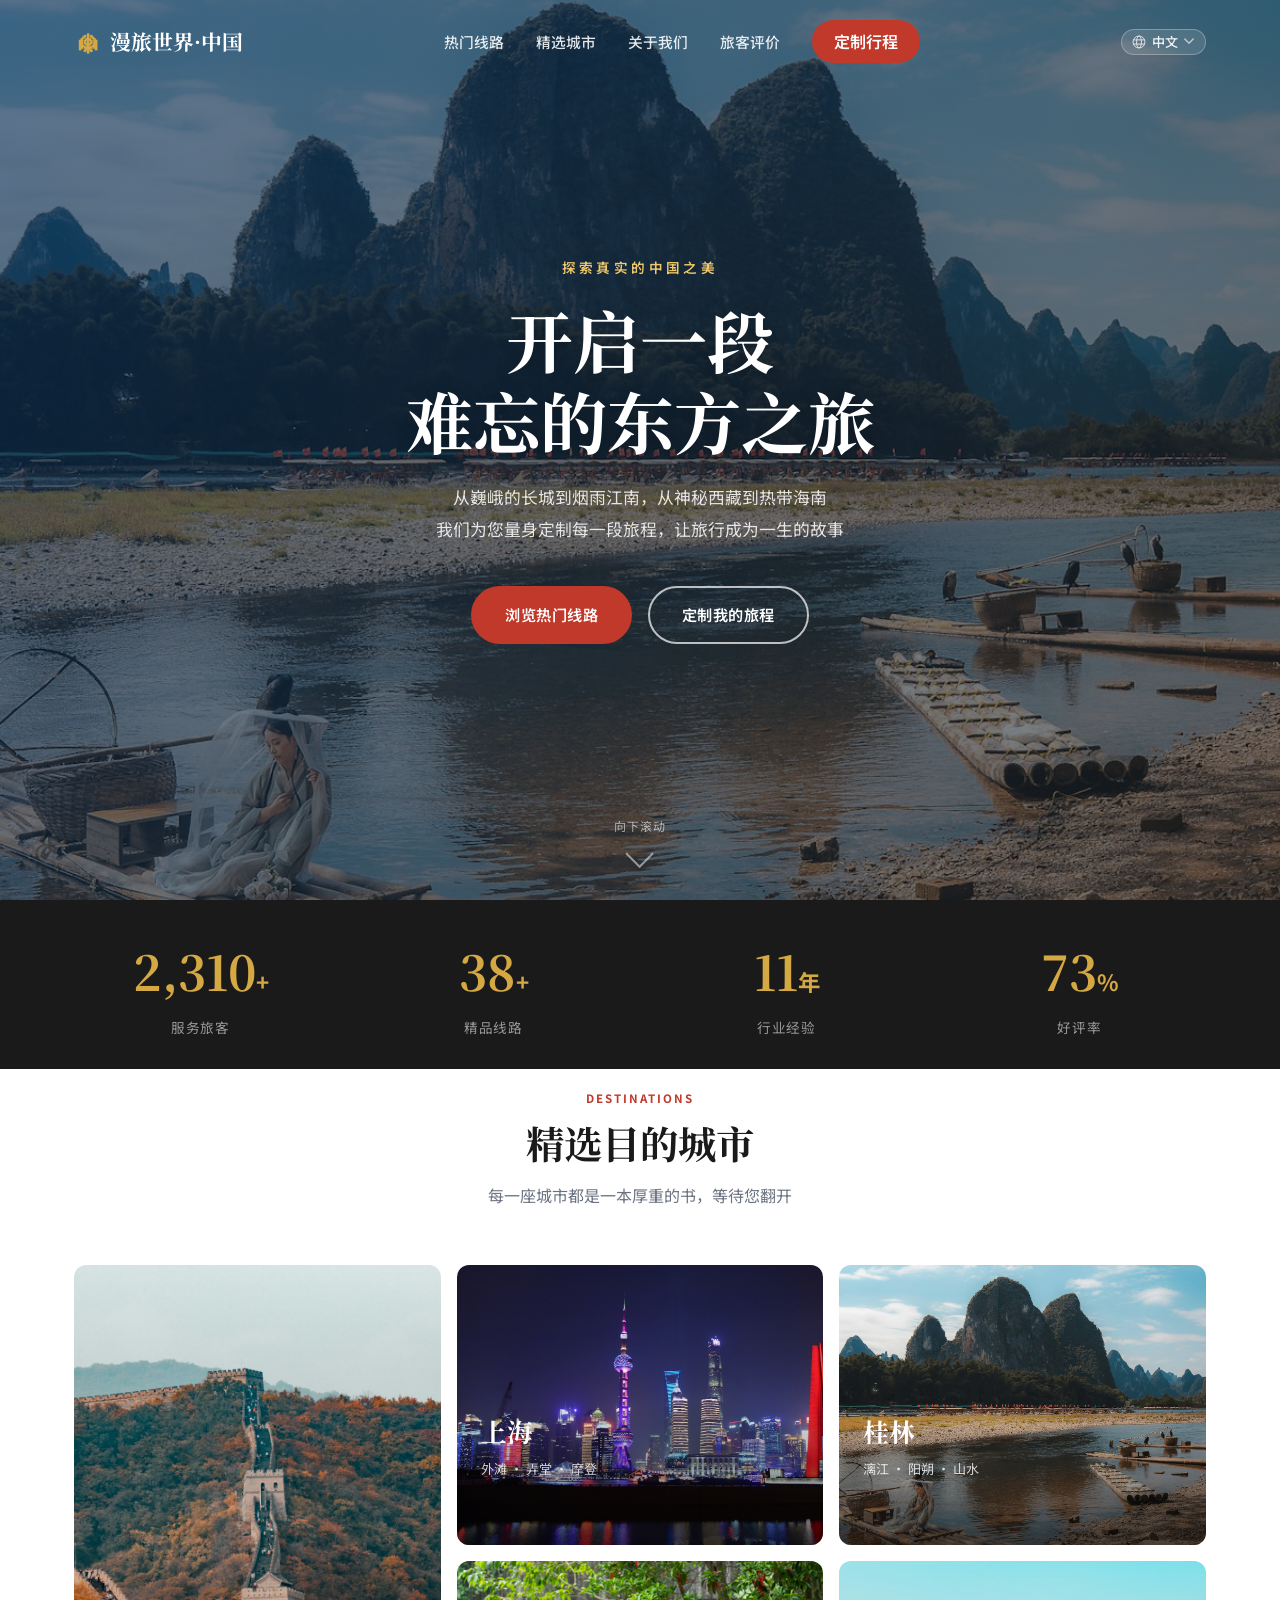
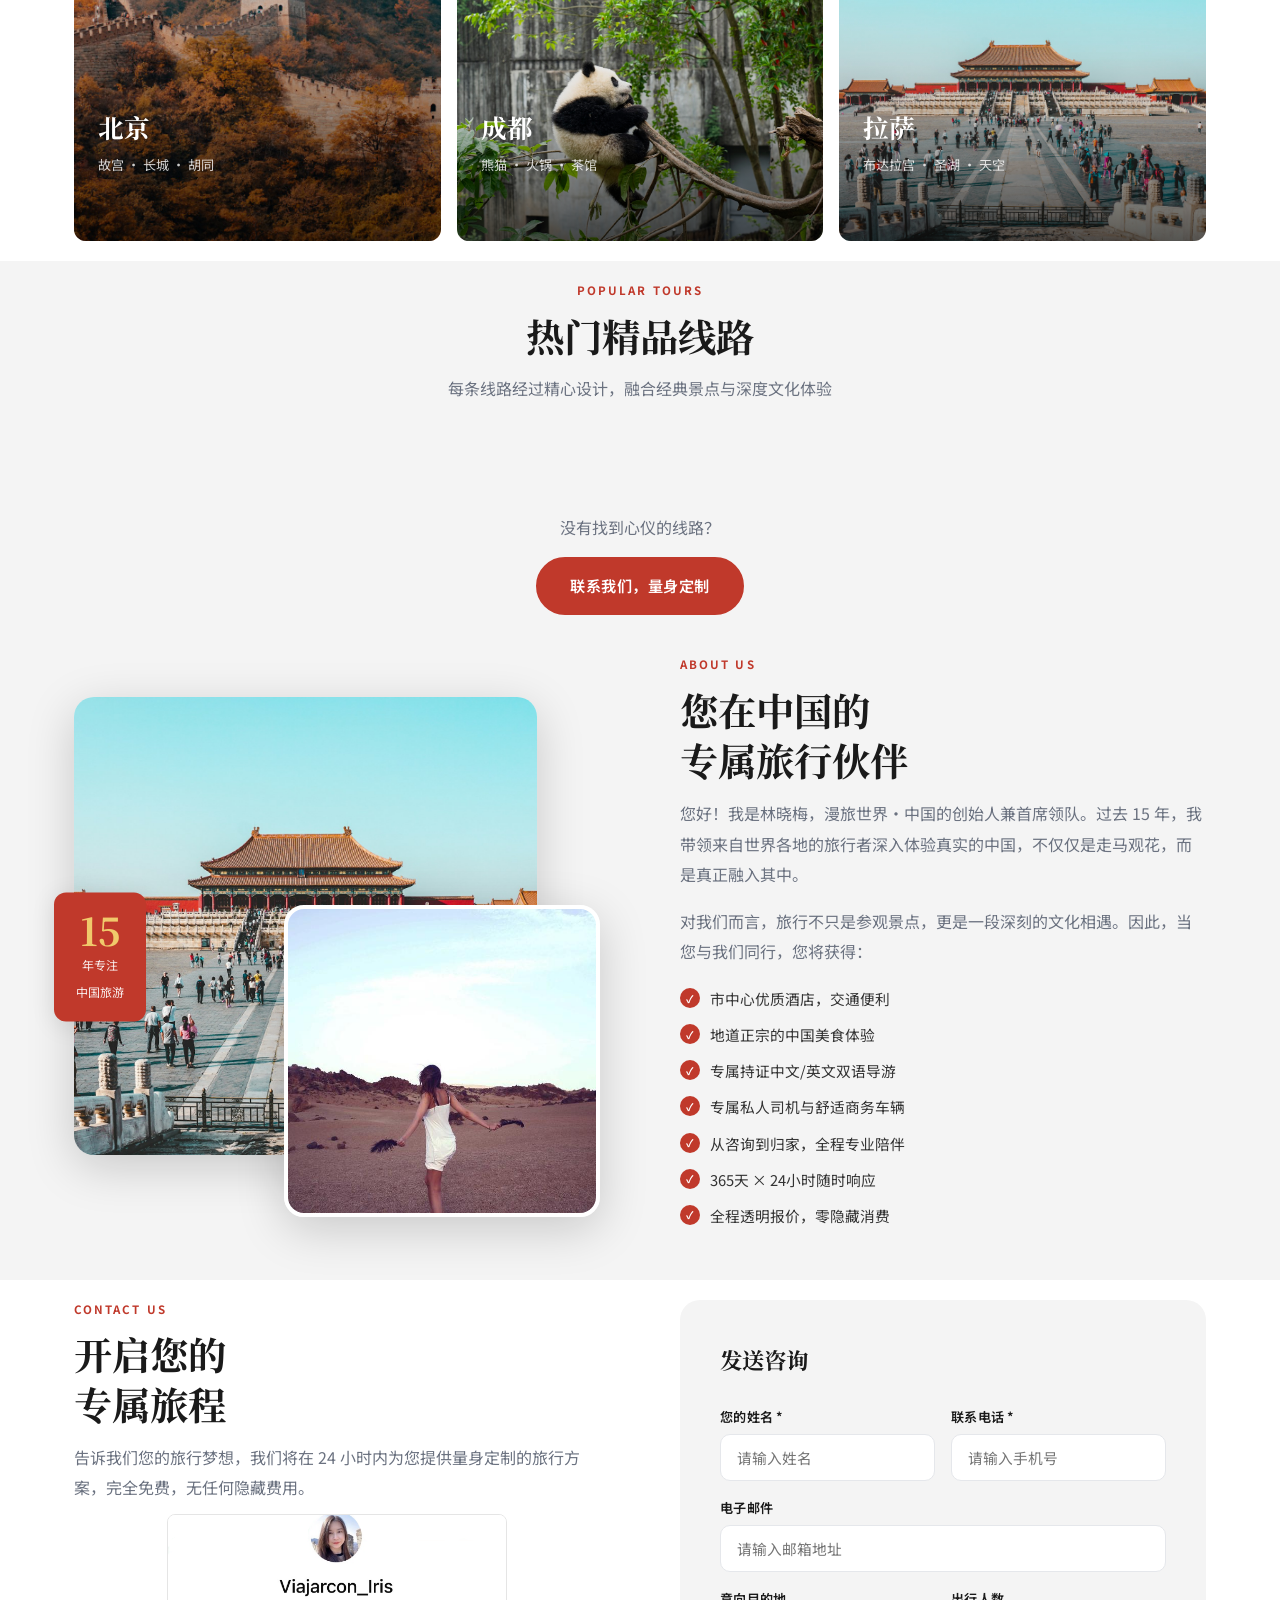
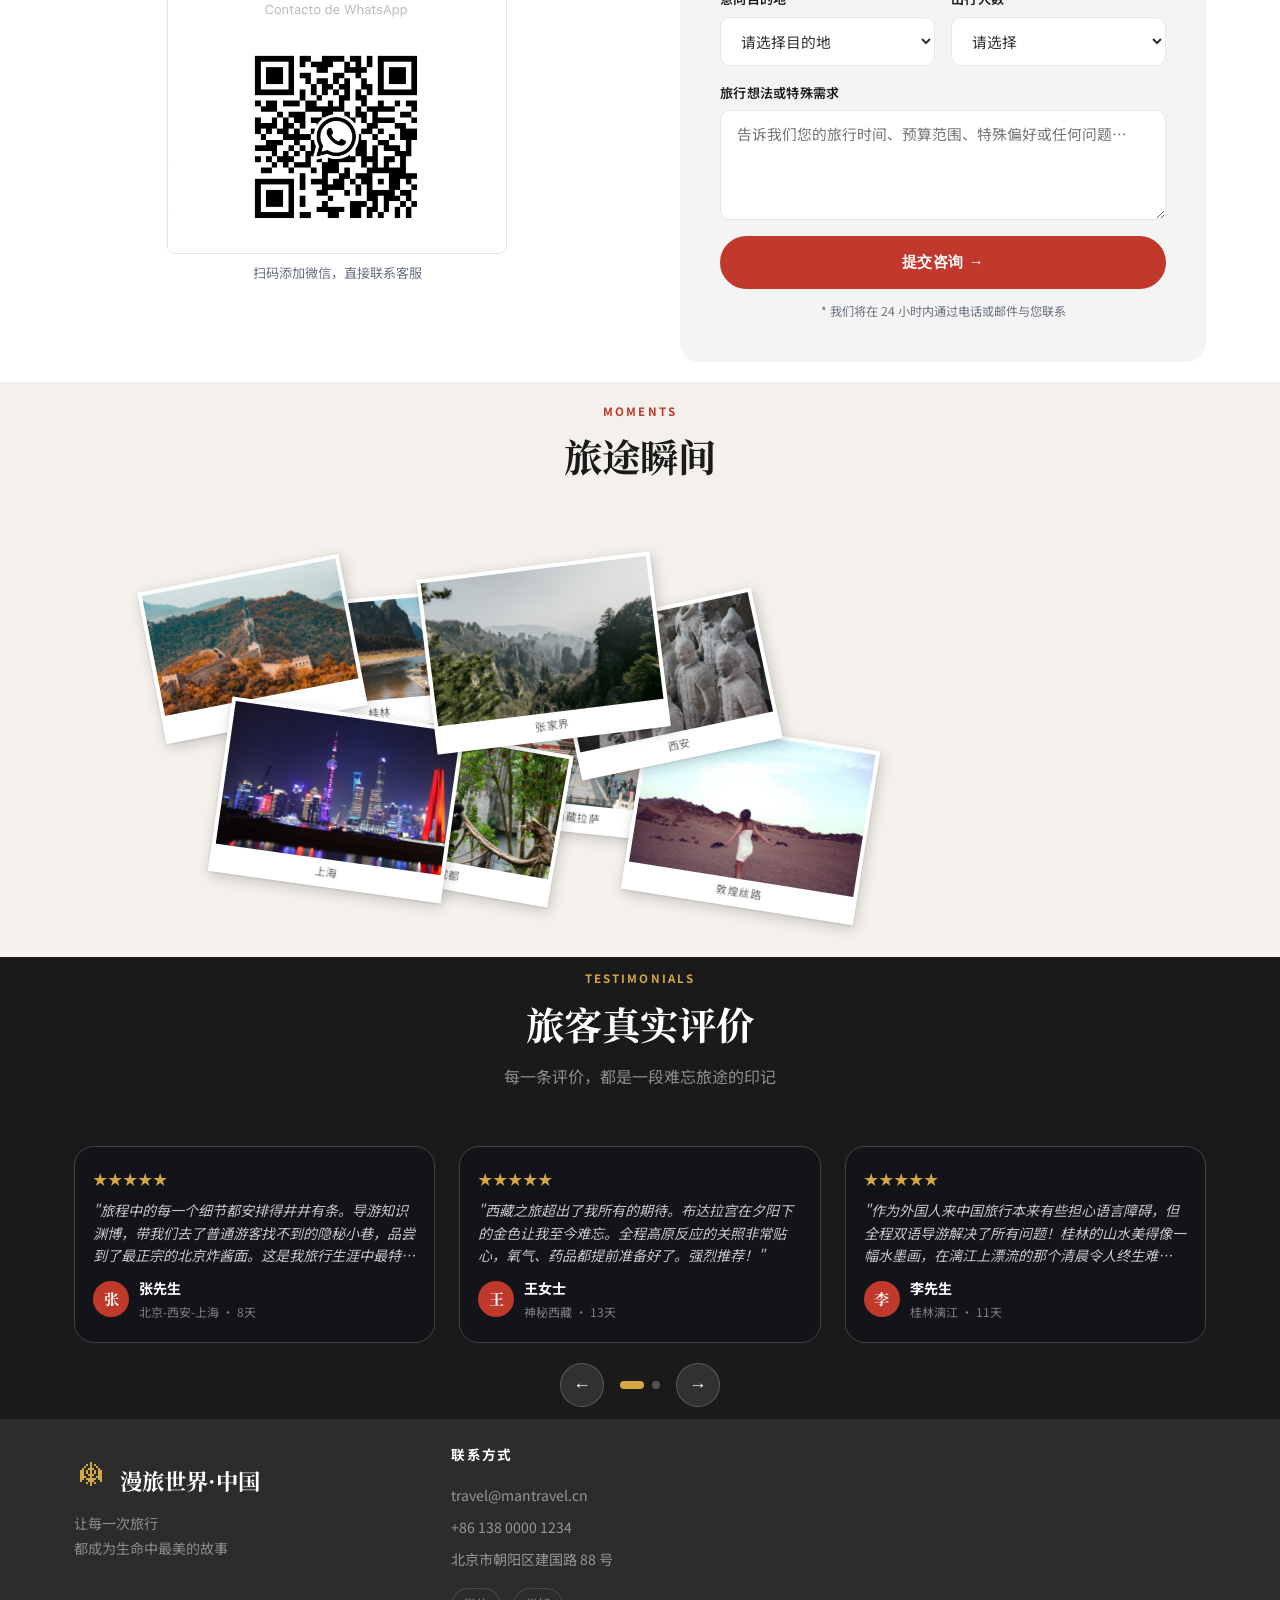
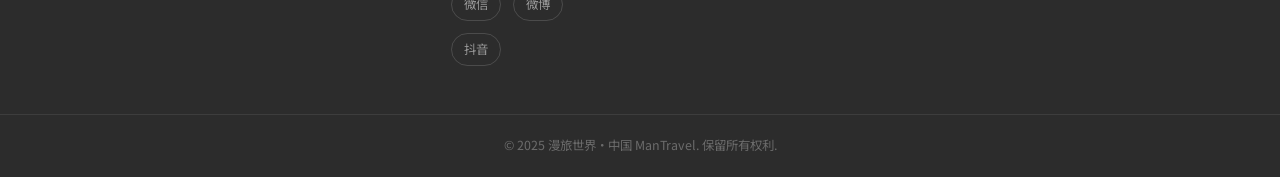
==== commit 266fc83d: "add city to tour" ====
--- a/index.html
+++ b/index.html
@@ -96,30 +96,6 @@
     </div>
   </section>
 
-  <!-- ===== 热门线路 ===== -->
-  <section class="tours" id="tours">
-    <div class="container">
-      <div class="section-header">
-        <p class="section-tag" data-i18n="toursTag">POPULAR TOURS</p>
-        <h2 class="section-title" data-i18n="toursTitle">热门精品线路</h2>
-        <p class="section-desc" data-i18n="toursDesc">每条线路经过精心设计，融合经典景点与深度文化体验</p>
-      </div>
-      <div class="tours-grid" id="toursGrid">
-        <--pretty 内容由 JS 动态加载 -->
-        <div class="tour-skeleton"></div>
-        <div class="tour-skeleton"></div>
-        <div class="tour-skeleton"></div>
-        <div class="tour-skeleton"></div>
-        <div class="tour-skeleton"></div>
-        <div class="tour-skeleton"></div>
-      </div>
-      <div class="tours-cta">
-        <p data-i18n="toursCtaText">没有找到心仪的线路？</p>
-        <a href="#contact" class="btn btn-primary" data-i18n="toursCtaBtn">联系我们，量身定制</a>
-      </div>
-    </div>
-  </section>
-
   <!-- ===== 精选目的地 ===== -->
   <section class="destinations" id="destinations">
     <div class="container">
@@ -137,6 +113,30 @@
       </div>
       <div class="dest-cta" id="destCta" style="display:none;">
         <button class="btn btn-outline" id="destShowAll">查看所有目的地</button>
+      </div>
+    </div>
+  </section>
+
+    <!-- ===== 热门线路 ===== -->
+  <section class="tours" id="tours">
+    <div class="container">
+      <div class="section-header">
+        <p class="section-tag" data-i18n="toursTag">POPULAR TOURS</p>
+        <h2 class="section-title" data-i18n="toursTitle">热门精品线路</h2>
+        <p class="section-desc" data-i18n="toursDesc">每条线路经过精心设计，融合经典景点与深度文化体验</p>
+      </div>
+      <div class="tours-grid" id="toursGrid">
+        <--pretty 内容由 JS 动态加载 -->
+        <div class="tour-skeleton"></div>
+        <div class="tour-skeleton"></div>
+        <div class="tour-skeleton"></div>
+        <div class="tour-skeleton"></div>
+        <div class="tour-skeleton"></div>
+        <div class="tour-skeleton"></div>
+      </div>
+      <div class="tours-cta">
+        <p data-i18n="toursCtaText">没有找到心仪的线路？</p>
+        <a href="#contact" class="btn btn-primary" data-i18n="toursCtaBtn">联系我们，量身定制</a>
       </div>
     </div>
   </section>
@@ -166,7 +166,7 @@
           <li><span class="check">✓</span> <span data-i18n="aboutL6">365天 × 24小时随时响应</span></li>
           <li><span class="check">✓</span> <span data-i18n="aboutL7">全程透明报价，零隐藏消费</span></li>
         </ul>
-        <a href="#contact" class="btn btn-primary" data-i18n="aboutBtn">与我们联系</a>
+        <!-- <a href="#contact" class="btn btn-primary" data-i18n="aboutBtn">与我们联系</a> -->
       </div>
     </div>
   </section>
@@ -178,8 +178,8 @@
         <p class="section-tag" data-i18n="contactTag">CONTACT US</p>
         <h2 class="section-title left" data-i18n-html="contactTitle">开启您的<br>专属旅程</h2>
         <p class="contact-desc" data-i18n="contactDesc">告诉我们您的旅行梦想，我们将在 24 小时内为您提供量身定制的旅行方案，完全免费，无任何隐藏费用。</p>
-        <div class="contact-items">
-          <div class="contact-item">
+        <!-- <div class="contact-items"> -->
+          <!-- <div class="contact-item">
             <span class="contact-icon">✉</span>
             <div>
               <strong data-i18n="contactEmail">电子邮件</strong>
@@ -192,16 +192,16 @@
               <strong data-i18n="contactPhone">电话 / 微信</strong>
               <p>+86 138 0000 1234</p>
             </div>
-          </div>
-          <div class="contact-item">
+          </div> -->
+          <!-- <div class="contact-item">
             <span class="contact-icon">⊙</span>
             <div>
               <strong data-i18n="contactAddr">办公地址</strong>
               <p data-i18n="contactAddrVal">北京市朝阳区建国路 88 号</p>
             </div>
-          </div>
-        </div>
-        <div class="social-links">
+          </div> -->
+        <!-- </div> -->
+        <!-- <div class="social-links">
           <a href="#" class="social-link" aria-label="微信">
             <svg viewBox="0 0 24 24" width="20" height="20"><path fill="currentColor" d="M8.5 11.5c.6 0 1-.4 1-1s-.4-1-1-1-1 .4-1 1 .4 1 1 1zm6 0c.6 0 1-.4 1-1s-.4-1-1-1-1 .4-1 1 .4 1 1 1zM12 2C6.5 2 2 6.5 2 12s4.5 10 10 10 10-4.5 10-10S17.5 2 12 2zm0 18c-4.4 0-8-3.6-8-8s3.6-8 8-8 8 3.6 8 8-3.6 8-8 8z"/></svg>
             微信
@@ -214,6 +214,10 @@
             <svg viewBox="0 0 24 24" width="20" height="20"><path fill="currentColor" d="M19.6 9.3V7.1c-1.2 0-2.3-.4-3.1-1.2V14c0 2.3-1.9 4.2-4.2 4.2-2.3 0-4.2-1.9-4.2-4.2s1.9-4.2 4.2-4.2v2.2c-1.1 0-2 .9-2 2s.9 2 2 2 2-.9 2-2V4h2.2c.2 1.2.8 2.3 1.7 3 .7.6 1.5.9 2.4.9v1.4z"/></svg>
             抖音
           </a>
+        </div> -->
+        <div class="contact-qr">
+          <img src="images/app.png" alt="扫码联系客服" class="contact-qr-img" />
+          <p class="contact-qr-tip">扫码添加微信，直接联系客服</p>
         </div>
       </div>
       <form class="contact-form" id="contactForm">
@@ -305,6 +309,18 @@
     </div>
   </section>
 
+  <!-- 评论浮窗 -->
+  <div class="review-modal-overlay" id="reviewModalOverlay">
+    <div class="review-modal" id="reviewModal">
+      <div class="review-stars" id="reviewModalStars"></div>
+      <p class="review-text" id="reviewModalText"></p>
+      <div class="review-author">
+        <div class="review-avatar" id="reviewModalAvatar"></div>
+        <div><strong id="reviewModalName"></strong><span id="reviewModalTour"></span></div>
+      </div>
+    </div>
+  </div>
+
   <!-- ===== 页脚 ===== -->
   <footer class="footer">
     <div class="container footer-inner">
@@ -313,15 +329,15 @@
         <span class="footer-logo-text" data-i18n="logoText">漫旅世界·中国</span>
         <p data-i18n-html="footerBrand">让每一次旅行<br>都成为生命中最美的故事</p>
       </div>
-      <div class="footer-links">
+      <!-- <div class="footer-links">
         <h4 data-i18n="footerNav">快速导航</h4>
         <a href="#tours" data-i18n="navTours">热门线路</a>
         <a href="#destinations" data-i18n="navDest">精选目的地</a>
         <a href="#about" data-i18n="navAbout">关于我们</a>
         <a href="#reviews" data-i18n="navReviews">旅客评价</a>
         <a href="#contact" data-i18n="navContact">定制旅程</a>
-      </div>
-      <div class="footer-links">
+      </div> -->
+      <!-- <div class="footer-links">
         <h4 data-i18n="footerDests">热门目的地</h4>
         <a href="#destinations" data-i18n="destBJName">北京</a>
         <a href="#destinations" data-i18n="destSHName">上海</a>
@@ -329,7 +345,7 @@
         <a href="#destinations" data-i18n="destCDName">成都</a>
         <a href="#destinations" data-i18n="destZJJName">张家界</a>
         <a href="#destinations" data-i18n="destLSName">拉萨</a>
-      </div>
+      </div> -->
       <div class="footer-contact">
         <h4 data-i18n="footerContactTitle">联系方式</h4>
         <p>travel@mantravel.cn</p>
--- a/css/style.css
+++ b/css/style.css
@@ -443,7 +443,7 @@
 ====================================== */
 .stats {
   background: var(--dark);
-  padding: 56px 0;
+  padding: 30px 0;
 }
 .stats .container {
   display: grid;
@@ -473,7 +473,7 @@
    TOURS
 ====================================== */
 .tours {
-  padding: 96px 0;
+  padding: 20px 0;
   background: var(--gray-light);
 }
 .tours-grid {
@@ -510,7 +510,22 @@
   grid-column: 1 / -1;
   flex-direction: row;
 }
-.tour-card.featured .tour-img { flex: 0 0 46%; height: auto; min-height: 340px; }
+.tour-card.featured .tour-img-wrap {
+  flex: 0 0 46%;
+  display: flex;
+  flex-direction: column;
+}
+.tour-card.featured .tour-img {
+  flex: 0 0 46%;
+  height: auto;
+  min-height: 340px;
+}
+.tour-card.featured .tour-img-title {
+  font-size: 1.8rem;
+}
+.tour-card.featured .tour-img-route {
+  font-size: 1.1rem;
+}
 .tour-card.featured .tour-info { flex: 1; }
 
 .tour-img {
@@ -527,6 +542,35 @@
   background: linear-gradient(to top, rgba(0,0,0,.5) 0%, transparent 60%);
 }
 
+/* Tour image overlay content */
+.tour-img-overlay {
+  position: absolute;
+  bottom: 0;
+  left: 0;
+  right: 0;
+  padding: 20px;
+  z-index: 5;
+  color: var(--white);
+  text-shadow: 0 2px 4px rgba(0,0,0,0.7);
+}
+
+.tour-img-title {
+  font-size: 1.3rem;
+  font-weight: 600;
+  margin: 0 0 6px 0;
+  line-height: 1.3;
+  letter-spacing: 0.5px;
+  font-family: var(--font-serif);
+}
+
+.tour-img-route {
+  font-size: 0.9rem;
+  opacity: 0.95;
+  margin: 0;
+  font-weight: 400;
+  color: var(--gold-light);
+}
+
 /* Tour image backgrounds */
 .tour-img-1 {
   background-image: url('../images/beijing.jpg');
@@ -545,6 +589,32 @@
 }
 .tour-img-6 {
   background-image: url('../images/xian.jpg');
+}
+
+/* Tour image clickable link overlay */
+.tour-img-link {
+  position: absolute;
+  top: 0;
+  left: 0;
+  right: 0;
+  bottom: 0;
+  z-index: 10;
+  display: block;
+}
+
+/* Tour image wrapper link */
+.tour-img-wrap {
+  display: block;
+  position: relative;
+  width: 100%;
+  /* height: 100%; */
+}
+.tour-img-wrap:hover {
+  outline: none;
+}
+.tour-img-wrap:focus {
+  outline: 2px solid var(--primary);
+  outline-offset: 2px;
 }
 
 .tour-badge {
@@ -650,7 +720,7 @@
    DESTINATIONS
 ====================================== */
 .destinations {
-  padding: 96px 0;
+  padding: 20px 0;
   background: var(--white);
 }
 .dest-grid {
@@ -753,7 +823,7 @@
    ABOUT
 ====================================== */
 .about {
-  padding: 96px 0;
+  padding: 20px 0;
   background: var(--gray-light);
 }
 .about-inner {
@@ -852,7 +922,7 @@
    PHOTO WALL
 ====================================== */
 .photo-wall {
-  padding: 64px 0 0;
+  padding: 20px 0 0;
   background: #f4f0eb;
   overflow: hidden;
 }
@@ -906,7 +976,7 @@
    REVIEWS
 ====================================== */
 .reviews {
-  padding: 48px 0;
+  padding: 12px 0;
   background: var(--dark);
   overflow: hidden;
 }
@@ -931,7 +1001,8 @@
   background: rgba(255,255,255,.06);
   border: 1px solid rgba(255,255,255,.1);
   border-radius: var(--radius-lg);
-  padding: 32px 28px;
+  padding: 20px 18px;
+  cursor: pointer;
   transition: all var(--transition);
 }
 .review-card:hover {
@@ -986,24 +1057,56 @@
 
 .review-stars {
   color: var(--gold);
-  font-size: 1rem;
-  letter-spacing: 2px;
+  font-size: .9rem;
+  letter-spacing: 1px;
+  margin-bottom: 8px;
+}
+.review-text {
+  font-size: .88rem;
+  color: rgba(255,255,255,.75);
+  line-height: 1.6;
+  margin-bottom: 10px;
+  font-style: italic;
+  display: -webkit-box;
+  -webkit-line-clamp: 3;
+  -webkit-box-orient: vertical;
+  overflow: hidden;
+}
+.review-modal-overlay {
+  display: none;
+  position: fixed;
+  inset: 0;
+  background: rgba(0,0,0,.6);
+  z-index: 9999;
+  align-items: center;
+  justify-content: center;
+  padding: 24px;
+}
+.review-modal-overlay.active { display: flex; }
+.review-modal {
+  background: var(--dark-2);
+  border: 1px solid rgba(255,255,255,.15);
+  border-radius: var(--radius-lg);
+  padding: 28px 24px;
+  max-width: 480px;
+  width: 100%;
+  max-height: 80vh;
+  overflow-y: auto;
+  position: relative;
+}
+.review-modal .review-text {
+  display: block;
+  -webkit-line-clamp: unset;
+  overflow: visible;
   margin-bottom: 16px;
 }
-.review-text {
-  font-size: .92rem;
-  color: rgba(255,255,255,.75);
-  line-height: 1.85;
-  margin-bottom: 24px;
-  font-style: italic;
-}
 .review-author {
   display: flex;
   align-items: center;
-  gap: 14px;
+  gap: 10px;
 }
 .review-avatar {
-  width: 44px; height: 44px;
+  width: 36px; height: 36px;
   border-radius: 50%;
   background: var(--red);
   display: flex;
@@ -1011,19 +1114,19 @@
   justify-content: center;
   color: var(--white);
   font-family: var(--font-serif);
-  font-size: 1.1rem;
+  font-size: .95rem;
   font-weight: 700;
   flex-shrink: 0;
 }
-.review-author strong { display: block; color: var(--white); font-size: .95rem; }
-.review-author span { font-size: .78rem; color: rgba(255,255,255,.45); margin-top: 2px; display: block; }
+.review-author strong { display: block; color: var(--white); font-size: .88rem; }
+.review-author span { font-size: .75rem; color: rgba(255,255,255,.45); margin-top: 1px; display: block; }
 
 .reviews-nav {
   display: flex;
   align-items: center;
   justify-content: center;
   gap: 16px;
-  margin-top: 40px;
+  margin-top: 20px;
 }
 .rev-btn {
   width: 44px; height: 44px;
@@ -1062,7 +1165,7 @@
    CONTACT
 ====================================== */
 .contact {
-  padding: 96px 0;
+  padding: 20px 0;
   background: var(--white);
 }
 .contact-inner {
@@ -1074,7 +1177,7 @@
 .contact-desc {
   color: var(--gray);
   line-height: 1.85;
-  margin-bottom: 32px;
+  margin-bottom: 12px;
 }
 .contact-items {
   display: flex;
@@ -1100,6 +1203,9 @@
 }
 .contact-item strong { display: block; font-size: .92rem; color: var(--dark); margin-bottom: 2px; }
 .contact-item p { font-size: .88rem; color: var(--gray); }
+.contact-qr { margin-top: 12px; text-align: center; }
+.contact-qr-img { display: block; margin: 0 auto; width: 340px; height: 340px; object-fit: cover; border-radius: 8px; border: 1px solid rgba(0,0,0,.1); }
+.contact-qr-tip { font-size: .82rem; color: var(--gray); margin-top: 8px; }
 
 .social-links {
   display: flex;
@@ -1213,7 +1319,7 @@
   display: grid;
   grid-template-columns: 2fr 1fr 1fr 2fr;
   gap: 48px;
-  padding: 72px 24px 48px;
+  padding: 24px 24px 48px;
   max-width: 1180px;
   margin: 0 auto;
 }
@@ -1353,16 +1459,22 @@
 
   .dest-grid {
     grid-template-columns: 1fr 1fr;
-    grid-template-rows: 200px 200px 200px;
+    grid-auto-rows: 200px;
   }
   .dest-large { grid-column: 1 / 3; grid-row: 1 / 2; }
-
-  .contact-inner { grid-template-columns: 1fr; gap: 48px; }
+  .dest-last-odd { grid-column: 1 / 3; }
+
+  .contact-inner { grid-template-columns: 1fr; gap: 24px; }
   .form-row { grid-template-columns: 1fr; }
 
-  .footer-inner { grid-template-columns: 1fr; gap: 32px; padding: 48px 24px 32px; }
-  .footer-links { display: flex; flex-wrap: wrap; gap: 8px 24px; }
-  .footer-links h4 { width: 100%; }
+  .contact-qr-img { width: 180px; height: 180px; }
+  .footer-inner { grid-template-columns: 1fr; gap: 16px; padding: 16px 16px 20px; }
+  .footer-links { display: flex; flex-wrap: wrap; gap: 6px 20px; }
+  .footer-links h4 { width: 100%; margin-bottom: 8px; }
+  .footer-brand p { margin-top: 6px; }
+  .footer-links h4, .footer-contact h4 { margin-bottom: 8px; }
+  .footer-social { margin-top: 8px; }
+  .footer-bottom { padding: 12px 16px; }
 
   .review-card { flex: 0 0 calc(100% - 24px); }
   .review-skeleton { flex: 0 0 calc(100% - 24px); }
@@ -1375,9 +1487,32 @@
   .stats .container { grid-template-columns: repeat(2, 1fr); }
   .dest-grid {
     grid-template-columns: 1fr;
-    grid-template-rows: repeat(6, 180px);
+    grid-auto-rows: 180px;
   }
   .dest-large { grid-column: auto; grid-row: auto; }
+
+  .section-title { font-size: 1.6rem; }
+  .about-img-wrap { height: 300px; }
+  .about-badge-box { left: 0; }
+
+  /* photo wall: 手机改为普通流式布局 */
+  .pw-scatter {
+    height: auto;
+    display: flex;
+    flex-wrap: wrap;
+    justify-content: center;
+    gap: 16px;
+    padding: 0 16px 24px;
+  }
+  .pw-photo {
+    position: static !important;
+    transform: none !important;
+    width: calc(50% - 8px) !important;
+    height: 120px !important;
+  }
+  .pw-photo:hover {
+    transform: scale(1.04) !important;
+  }
 }
 
 /* ======================================
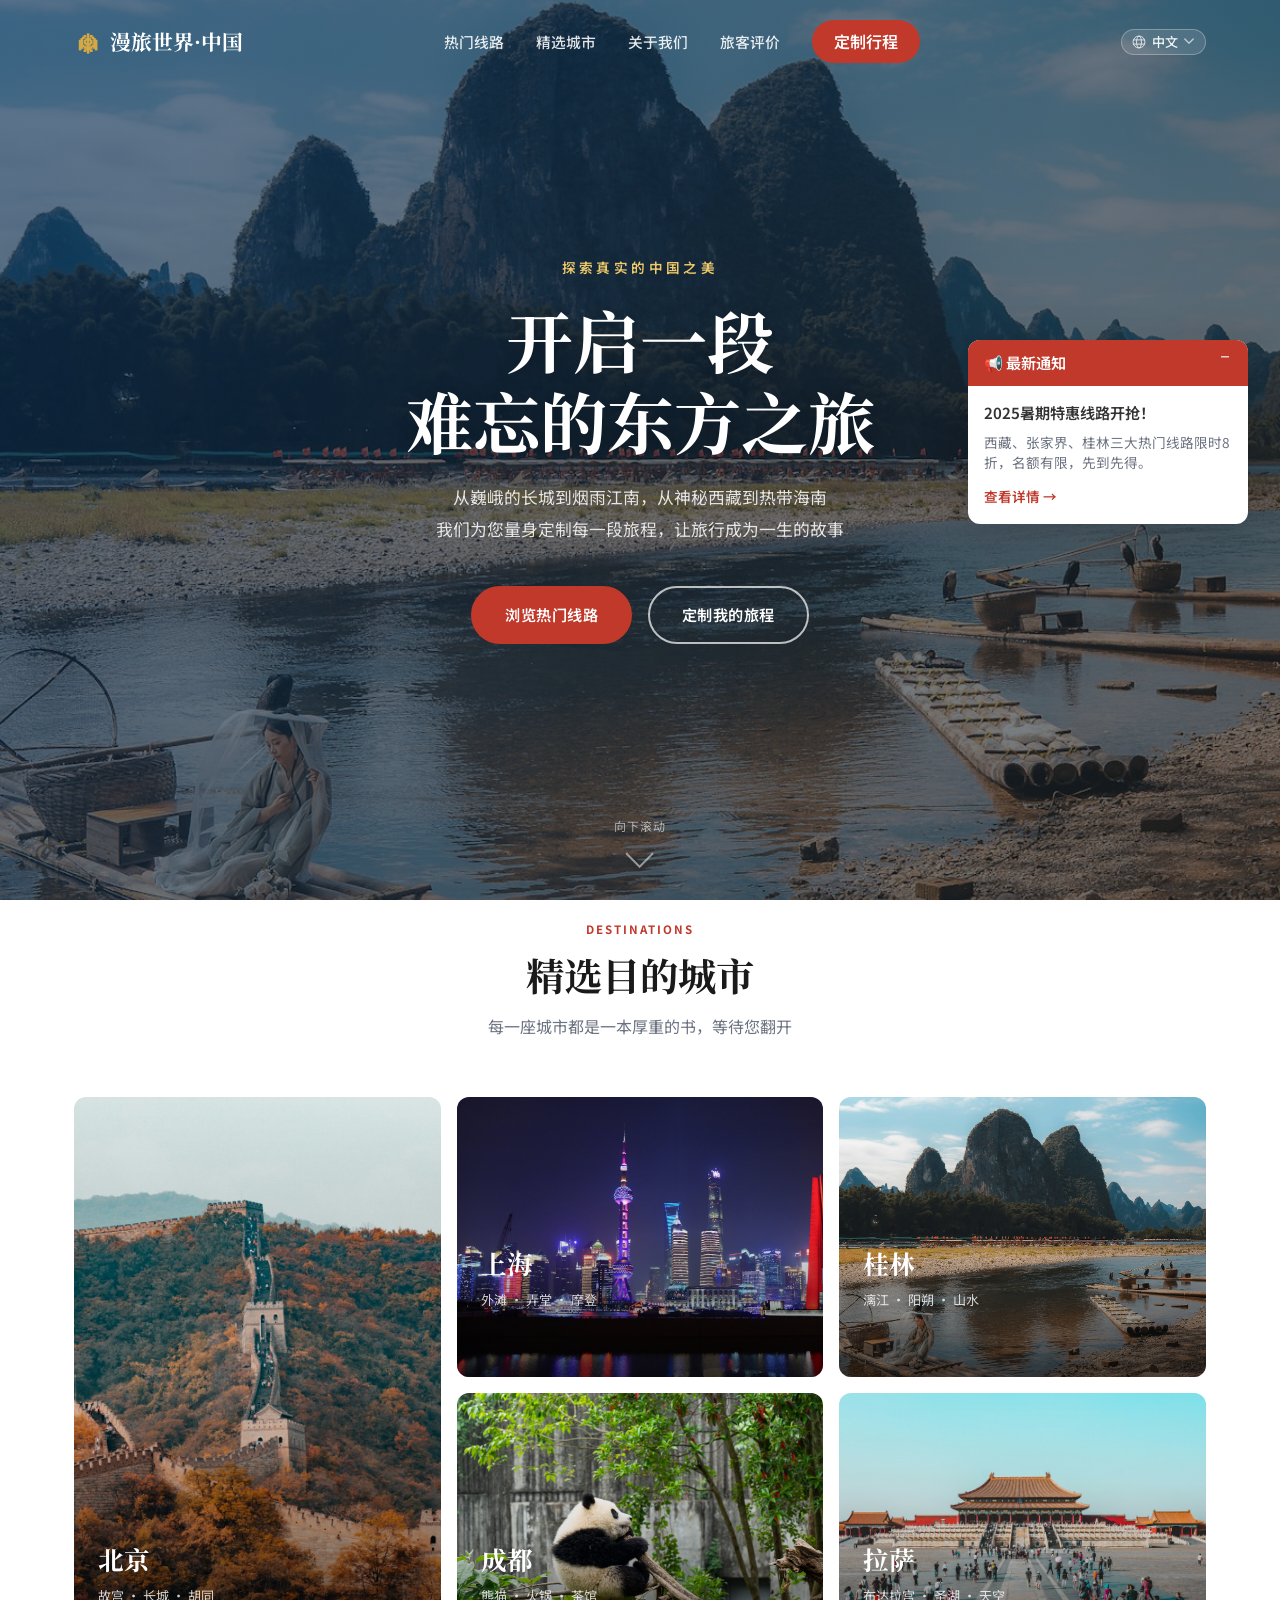
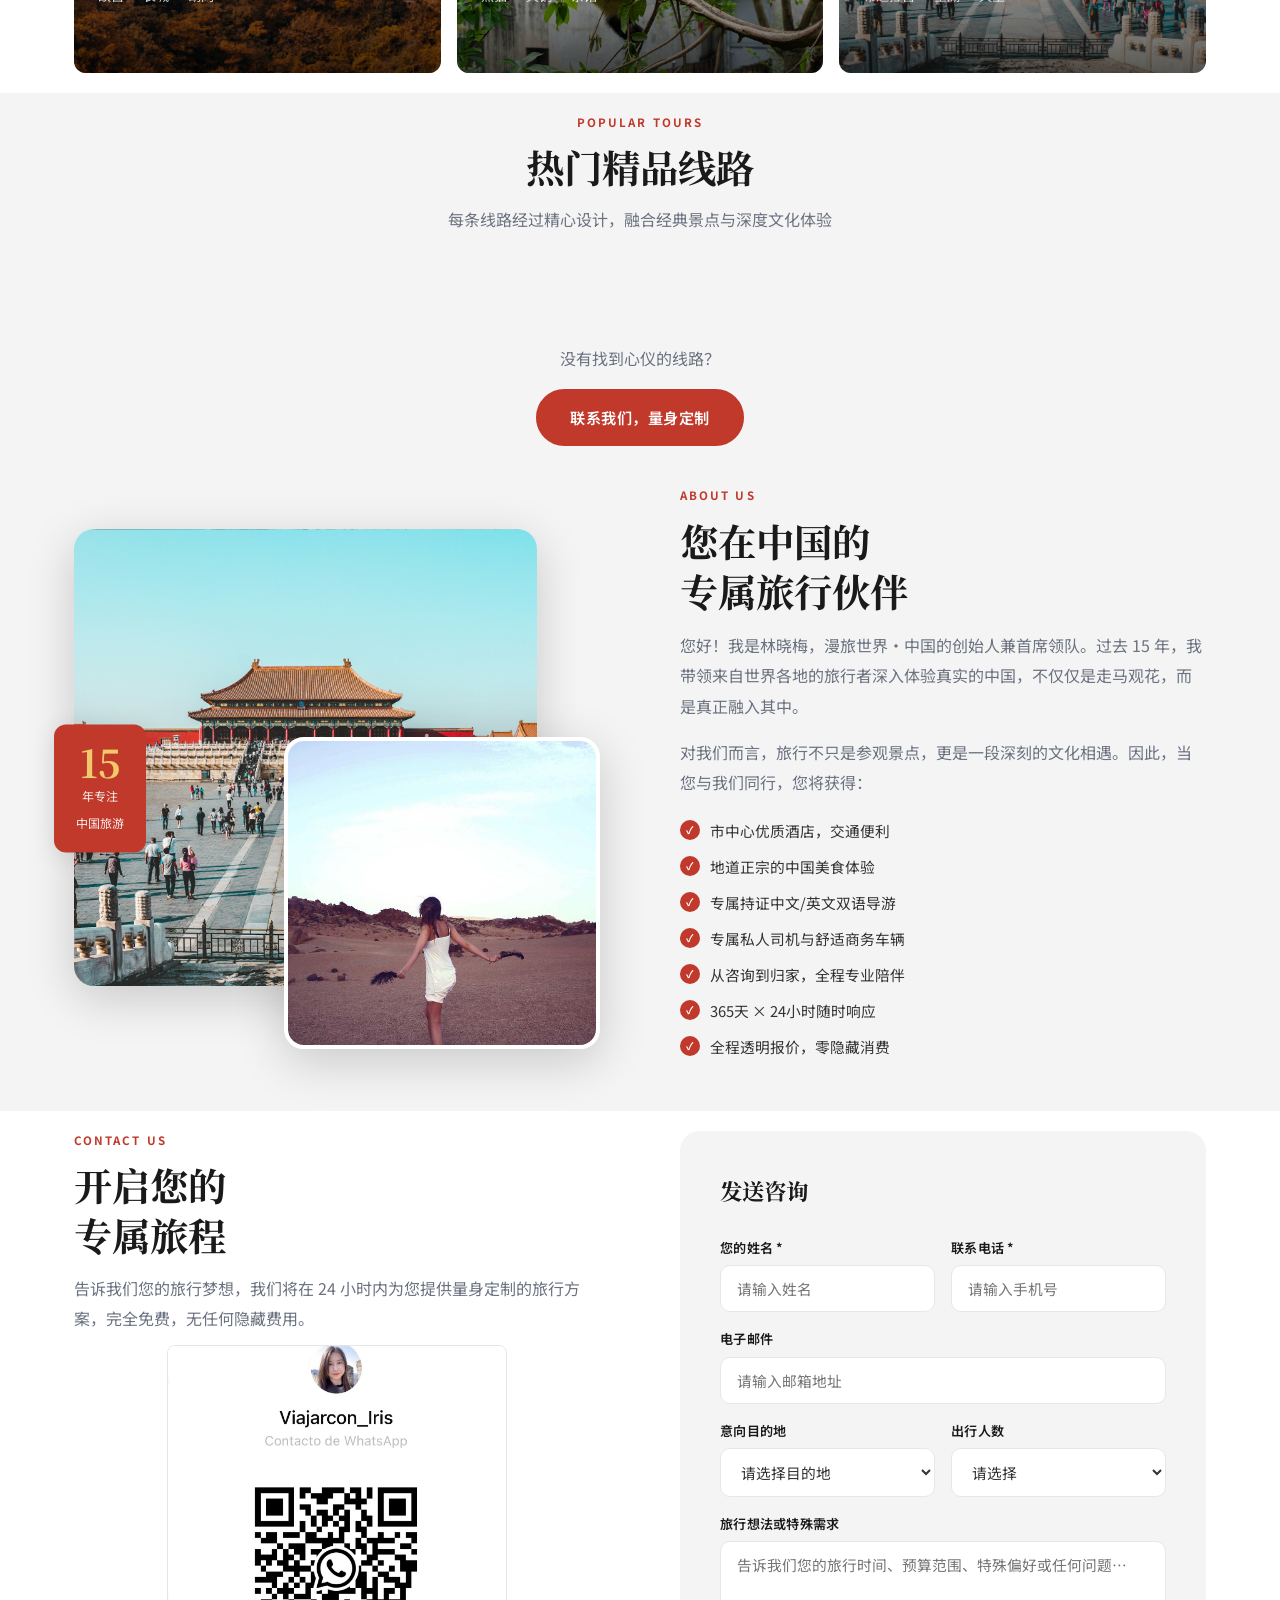
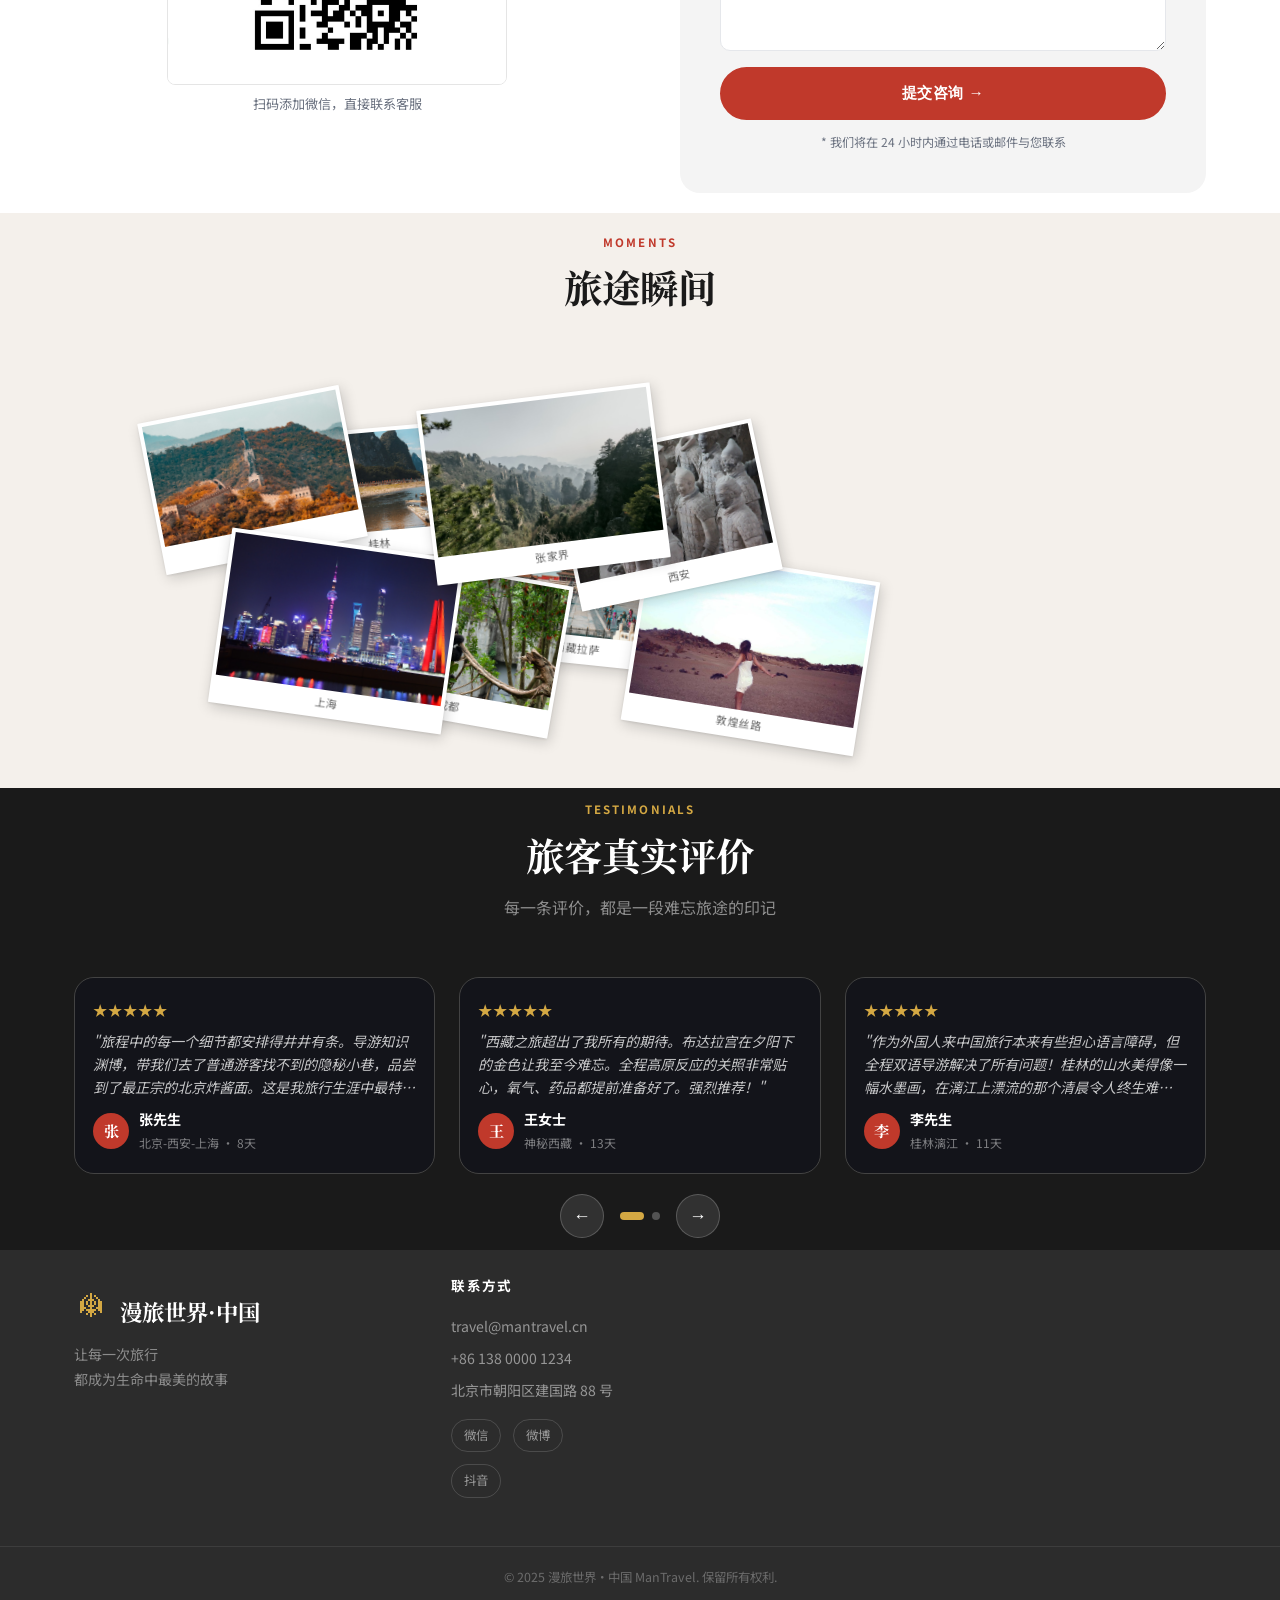
==== commit 052a0a6c: "add notices" ====
--- a/index.html
+++ b/index.html
@@ -75,7 +75,7 @@
   </section>
 
   <!-- ===== 数据亮点 ===== -->
-  <section class="stats">
+  <!-- <section class="stats">
     <div class="container">
       <div class="stat-item">
         <span class="stat-num" data-target="3000">0</span><span class="stat-unit">+</span>
@@ -94,7 +94,7 @@
         <p data-i18n="statScore">好评率</p>
       </div>
     </div>
-  </section>
+  </section> -->
 
   <!-- ===== 精选目的地 ===== -->
   <section class="destinations" id="destinations">
@@ -366,6 +366,25 @@
   <!-- 回到顶部 -->
   <button class="back-to-top" id="backToTop" aria-label="回到顶部">↑</button>
 
+  <!-- 通知浮窗缩小按钮 -->
+  <button class="notif-fab" id="notifFab" aria-label="查看通知">
+    <svg xmlns="http://www.w3.org/2000/svg" width="22" height="22" viewBox="0 0 24 24" fill="white"><path d="M12 22c1.1 0 2-.9 2-2h-4c0 1.1.9 2 2 2zm6-6V11c0-3.07-1.64-5.64-4.5-6.32V4c0-.83-.67-1.5-1.5-1.5s-1.5.67-1.5 1.5v.68C7.63 5.36 6 7.92 6 11v5l-2 2v1h16v-1l-2-2z"/></svg>
+  </button>
+
+  <!-- 手机遮罩 -->
+  <div class="notif-overlay" id="notifOverlay"></div>
+
+  <!-- 通知浮窗 -->
+  <div class="notif-widget" id="notifWidget">
+    <button class="notif-close" id="notifClose" aria-label="缩小">－</button>
+    <div class="notif-header">📢 最新通知</div>
+    <div class="notif-body">
+      <p class="notif-title" id="latestNoticeTitle">2025暑期特惠线路开抢！</p>
+      <p class="notif-desc" id="latestNoticeDesc">西藏、张家界、桂林三大热门线路限时8折，名额有限，先到先得。</p>
+      <a href="notices.html" class="notif-link" id="latestNoticeLink">查看详情 →</a>
+    </div>
+  </div>
+
   <script src="js/i18n.js"></script>
   <script src="js/main.js"></script>
 </body>
--- a/css/style.css
+++ b/css/style.css
@@ -1419,6 +1419,116 @@
 }
 
 /* ======================================
+   NOTIFICATION WIDGET
+====================================== */
+@keyframes notif-breathe {
+  0%, 100% { transform: scale(1); }
+  50% { transform: scale(1.04); }
+}
+@keyframes notif-breathe-mobile {
+  0%, 100% { transform: translate(-50%, -50%) scale(1); }
+  50% { transform: translate(-50%, -50%) scale(1.04); }
+}
+/* 浮窗（桌面/平板：右侧固定浮窗） */
+.notif-widget {
+  position: fixed;
+  top: 340px; 
+  right: 32px;
+  width: 280px;
+  background: var(--white);
+  border-radius: var(--radius);
+  box-shadow: var(--shadow-lg);
+  z-index: 1000;
+  overflow: hidden;
+  transition: transform 0.7s cubic-bezier(0.4,0,0.2,1), opacity 0.7s ease;
+  animation: notif-breathe 3s ease-in-out infinite;
+}
+.notif-widget.notif-hidden {
+  opacity: 0;
+  pointer-events: none;
+  animation: none;
+}
+.notif-header {
+  background: var(--red);
+  color: var(--white);
+  padding: 10px 16px;
+  font-weight: 600;
+  font-size: .95rem;
+}
+.notif-body { padding: 14px 16px; }
+.notif-title { font-weight: 600; margin-bottom: 6px; font-size: .95rem; }
+.notif-desc { font-size: .85rem; color: var(--gray); line-height: 1.5; margin-bottom: 10px; }
+.notif-link {
+  font-size: .85rem;
+  color: var(--red);
+  font-weight: 600;
+}
+.notif-link:hover { color: var(--red-dark); }
+.notif-close {
+  position: absolute;
+  top: 8px; right: 10px;
+  background: none;
+  border: none;
+  color: var(--white);
+  font-size: 1.1rem;
+  cursor: pointer;
+  line-height: 1;
+  padding: 0 4px;
+}
+/* 缩小后的 FAB 按钮 */
+.notif-fab {
+  position: fixed;
+  bottom: 88px; right: 32px;
+  width: 46px; height: 46px;
+  background: var(--red);
+  color: var(--white);
+  border: none;
+  border-radius: 50%;
+  font-size: 1.2rem;
+  cursor: pointer;
+  box-shadow: var(--shadow);
+  display: flex;
+  align-items: center;
+  justify-content: center;
+  z-index: 999;
+  transform: scale(0);
+  opacity: 0;
+  pointer-events: none;
+  transform-origin: center center;
+  transition: transform 0.35s cubic-bezier(0.4,0,0.2,1), opacity 0.35s ease;
+}
+.notif-fab.visible { transform: scale(1); opacity: 1; pointer-events: auto; }
+.notif-fab.visible:hover { background: var(--red-dark); transform: scale(1.1); }
+/* 手机遮罩 */
+.notif-overlay {
+  display: none;
+  position: fixed;
+  inset: 0;
+  background: rgba(0,0,0,.5);
+  z-index: 999;
+}
+.notif-overlay.active { display: block; }
+/* 手机端：居中弹窗 */
+@media (max-width: 767px) {
+  .notif-widget {
+    bottom: auto; right: auto;
+    top: 50%; left: 50%;
+    transform: translate(-50%, -50%);
+    transform-origin: center center;
+    width: 88vw;
+    max-width: 340px;
+    z-index: 1000;
+    animation-name: notif-breathe-mobile;
+  }
+  .notif-widget.notif-hidden {
+    transform: translate(-50%, -50%) scale(1);
+    opacity: 0;
+    pointer-events: none;
+  }
+  .notif-fab { bottom: 88px; right: 32px; }
+}
+
+/* ======================================
    RESPONSIVE
 ====================================== */
 @media (max-width: 1024px) {
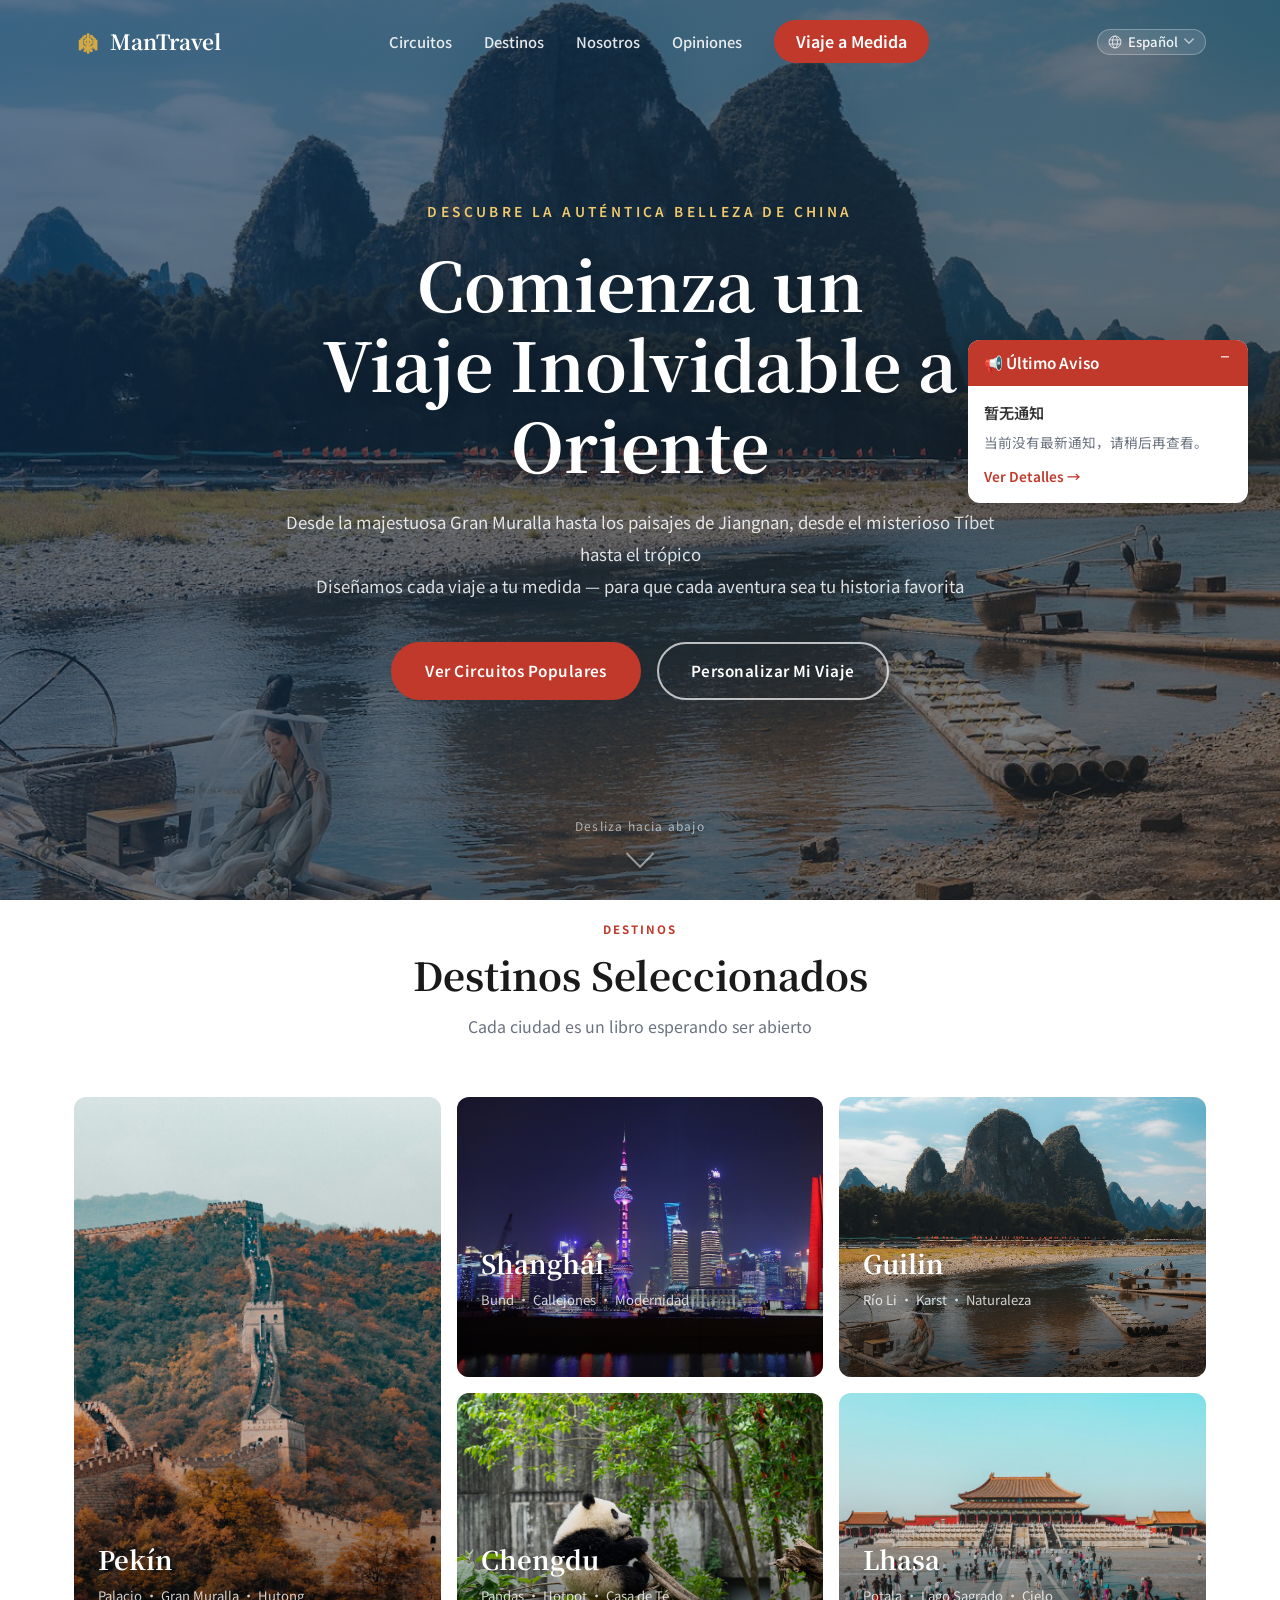
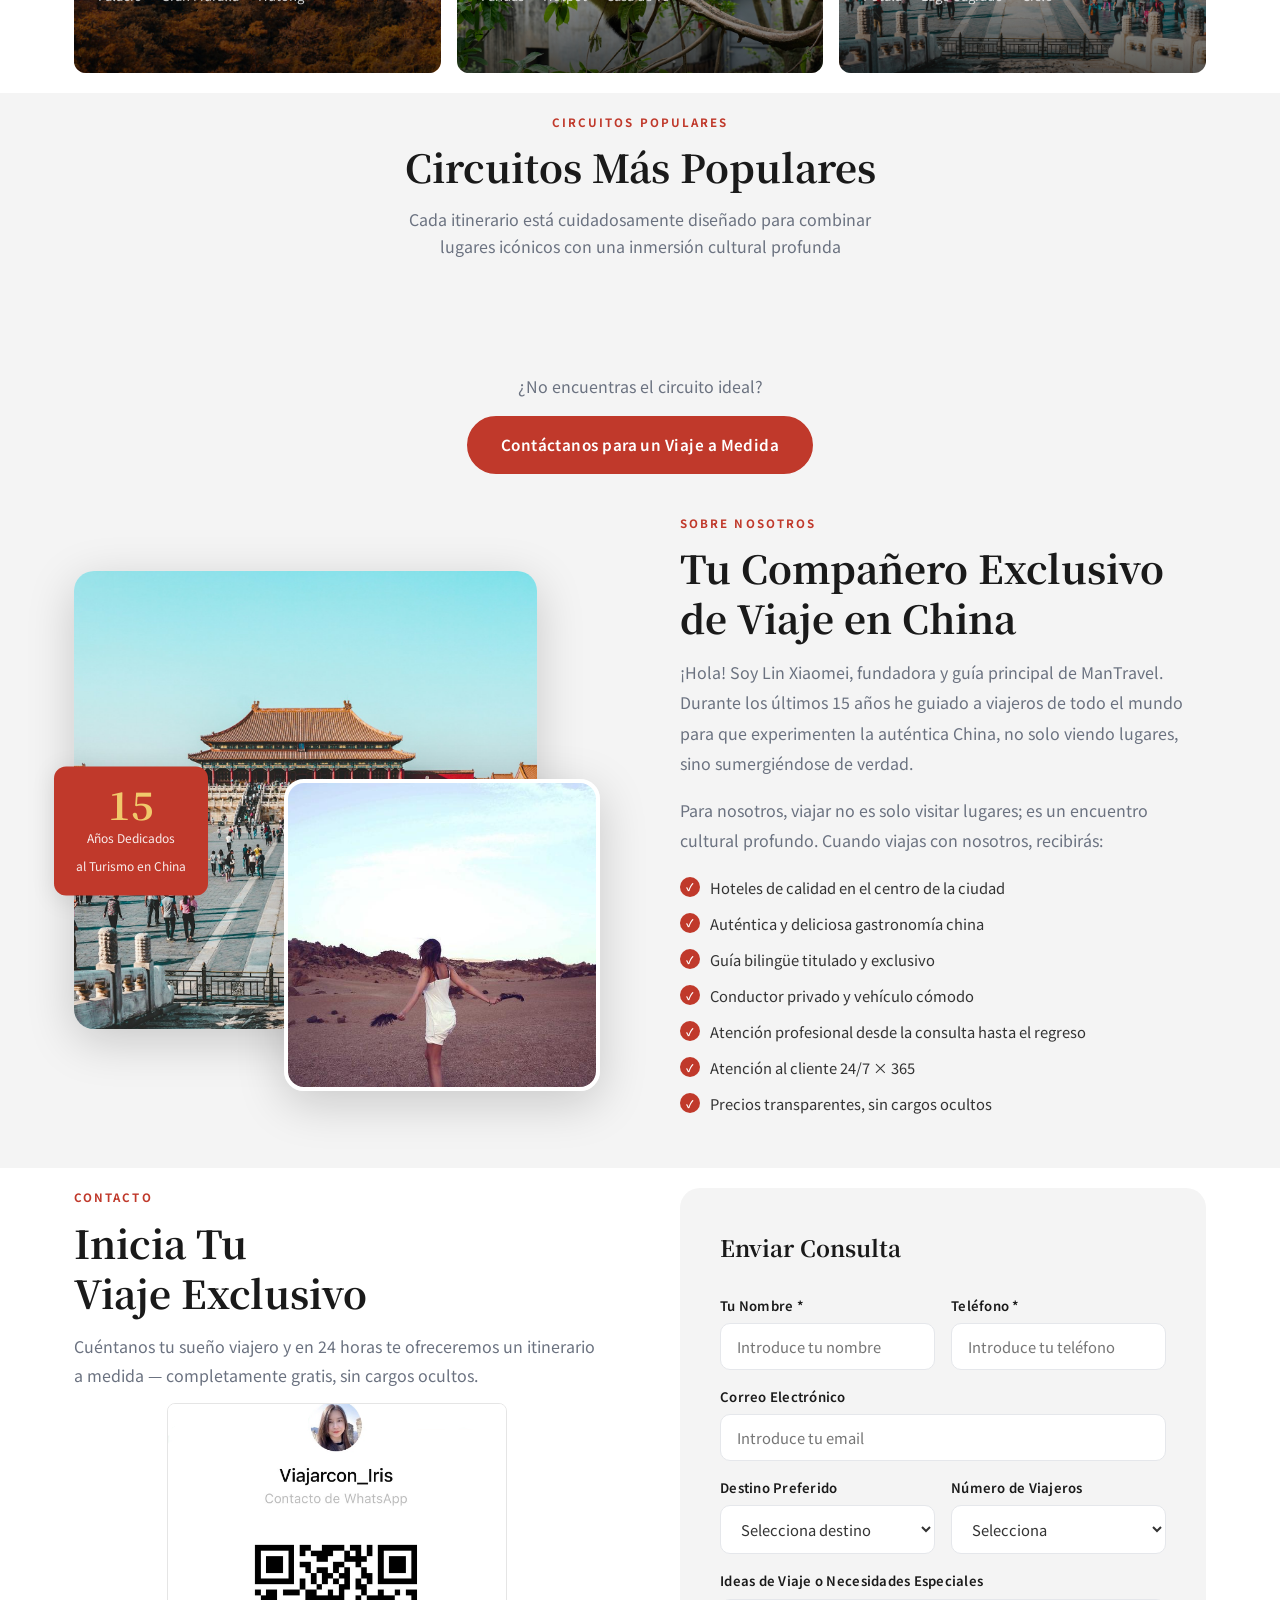
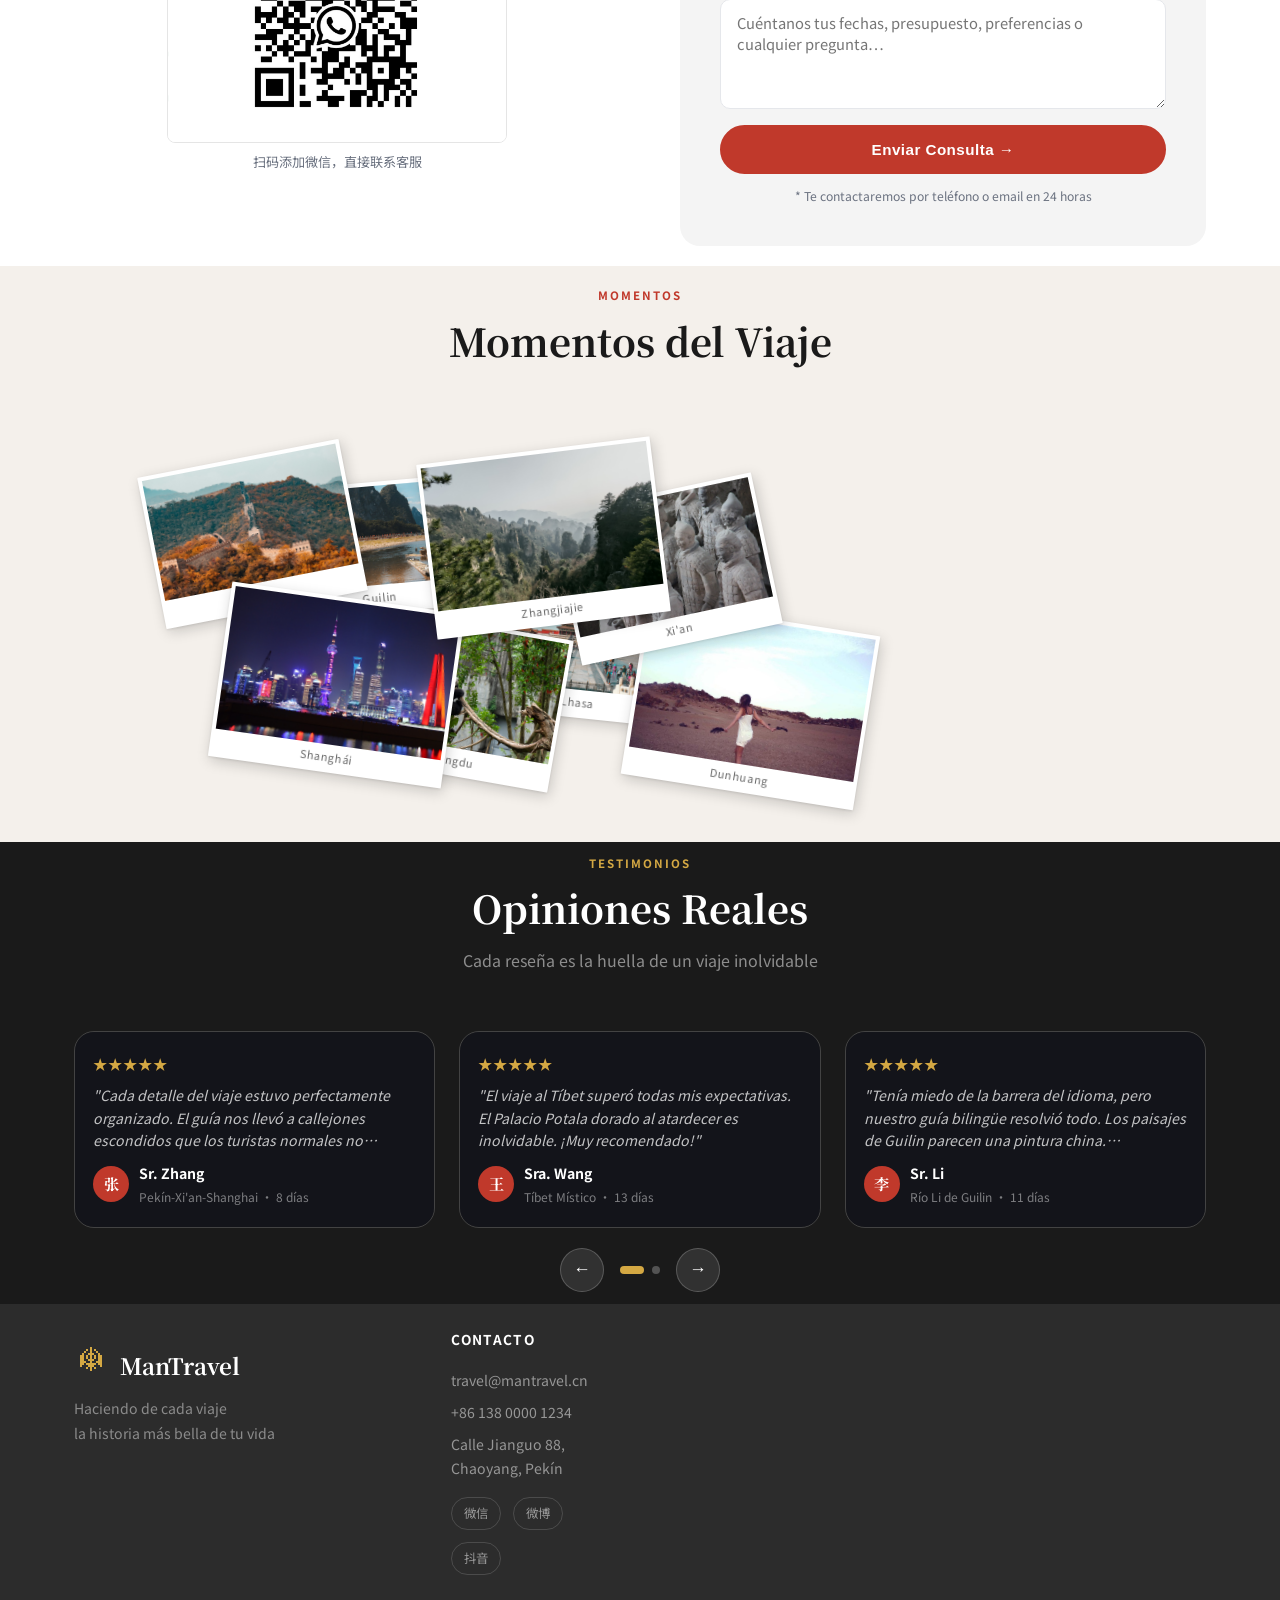
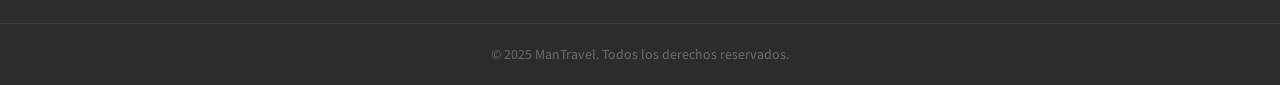
==== commit 122b9f60: "notice add loading" ====
--- a/index.html
+++ b/index.html
@@ -377,11 +377,19 @@
   <!-- 通知浮窗 -->
   <div class="notif-widget" id="notifWidget">
     <button class="notif-close" id="notifClose" aria-label="缩小">－</button>
-    <div class="notif-header">📢 最新通知</div>
+    <div class="notif-header" data-i18n="notifHeader">📢 最新通知</div>
     <div class="notif-body">
-      <p class="notif-title" id="latestNoticeTitle">2025暑期特惠线路开抢！</p>
-      <p class="notif-desc" id="latestNoticeDesc">西藏、张家界、桂林三大热门线路限时8折，名额有限，先到先得。</p>
-      <a href="notices.html" class="notif-link" id="latestNoticeLink">查看详情 →</a>
+      <!-- 加载状态 -->
+      <div class="notif-loading" id="notifLoading">
+        <div class="loading-spinner"></div>
+        <p data-i18n="notifLoading">加载中...</p>
+      </div>
+      <!-- 数据内容 -->
+      <div class="notif-content" id="notifContent" style="display: none;">
+        <p class="notif-title" id="latestNoticeTitle"></p>
+        <p class="notif-desc" id="latestNoticeDesc"></p>
+        <a href="notices.html" class="notif-link" id="latestNoticeLink" data-i18n="notifLink">查看详情 →</a>
+      </div>
     </div>
   </div>
 
--- a/css/style.css
+++ b/css/style.css
@@ -1464,6 +1464,33 @@
   font-weight: 600;
 }
 .notif-link:hover { color: var(--red-dark); }
+
+/* 加载状态 */
+.notif-loading {
+  display: flex;
+  flex-direction: column;
+  align-items: center;
+  justify-content: center;
+  padding: 24px 16px;
+  gap: 12px;
+}
+.loading-spinner {
+  width: 32px;
+  height: 32px;
+  border: 3px solid var(--border);
+  border-top-color: var(--red);
+  border-radius: 50%;
+  animation: spin 0.8s linear infinite;
+}
+@keyframes spin {
+  to { transform: rotate(360deg); }
+}
+.notif-loading p {
+  font-size: 0.85rem;
+  color: var(--gray);
+  margin: 0;
+}
+
 .notif-close {
   position: absolute;
   top: 8px; right: 10px;
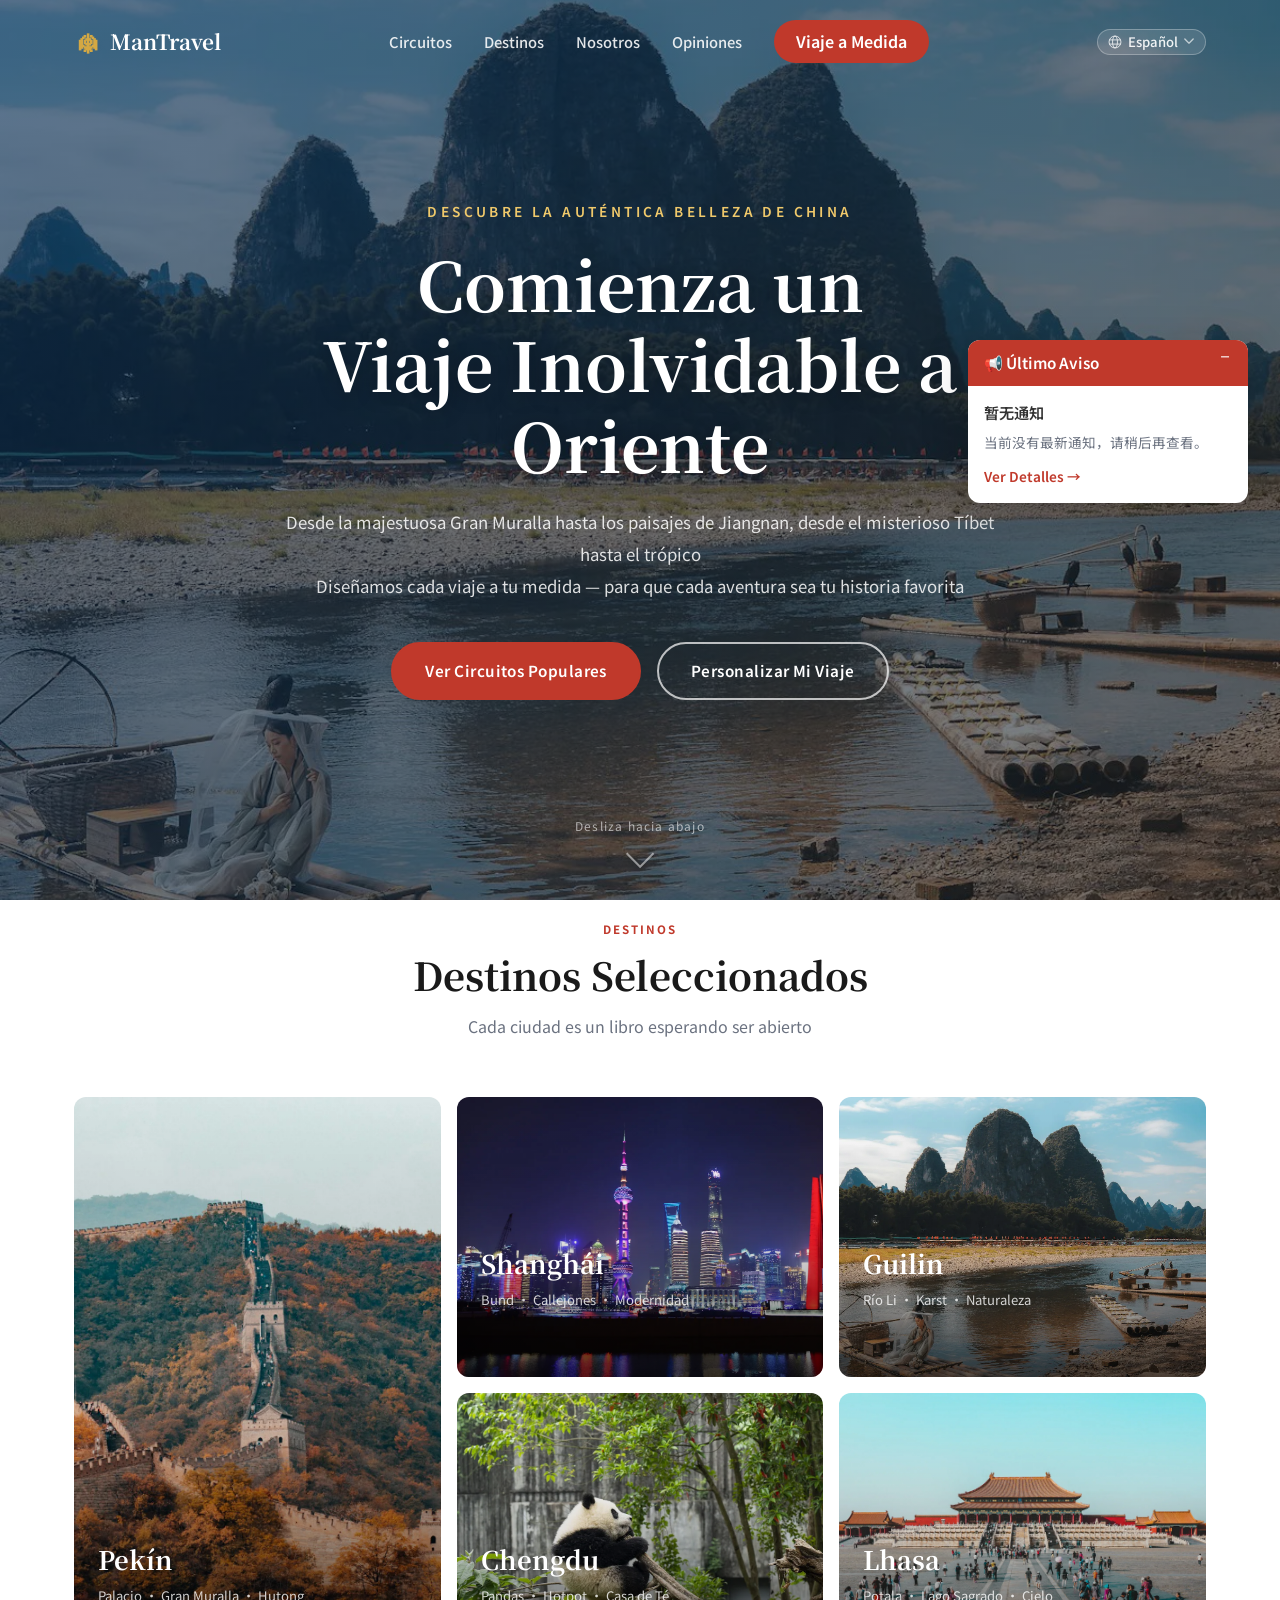
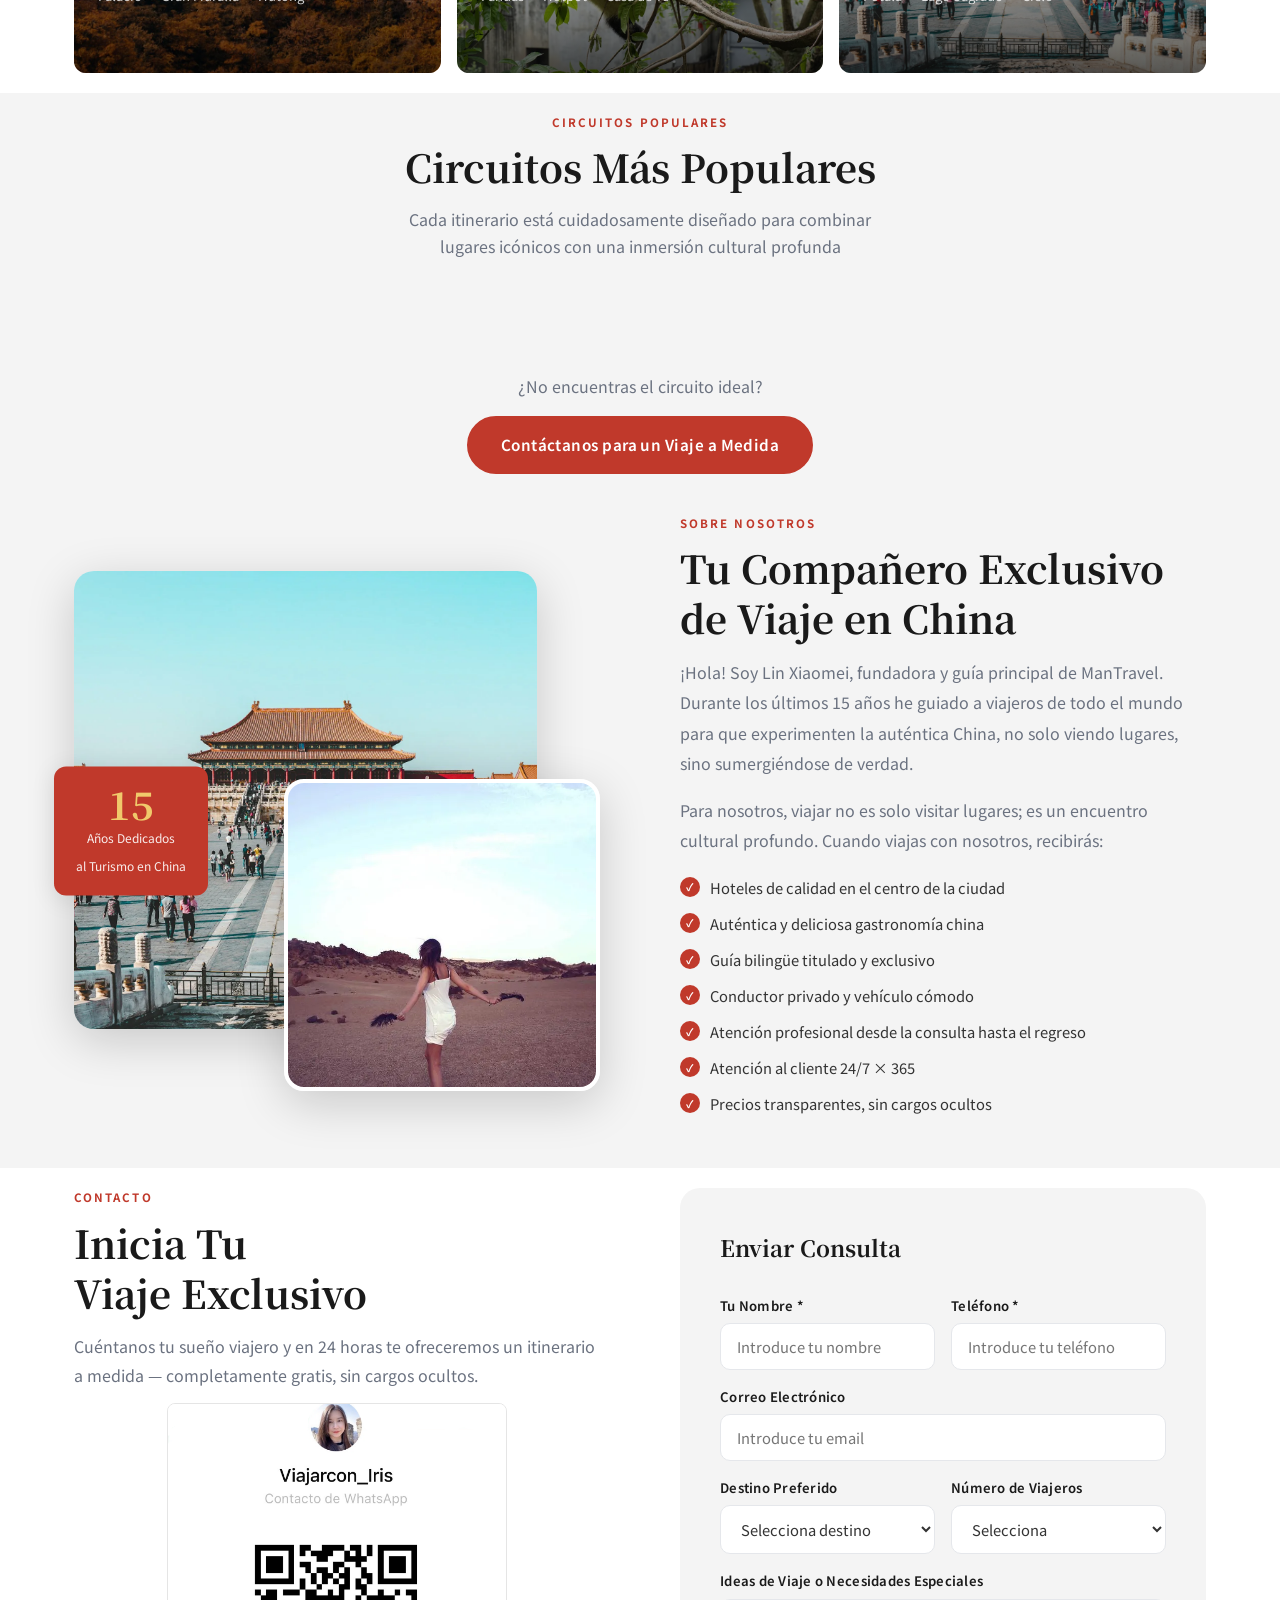
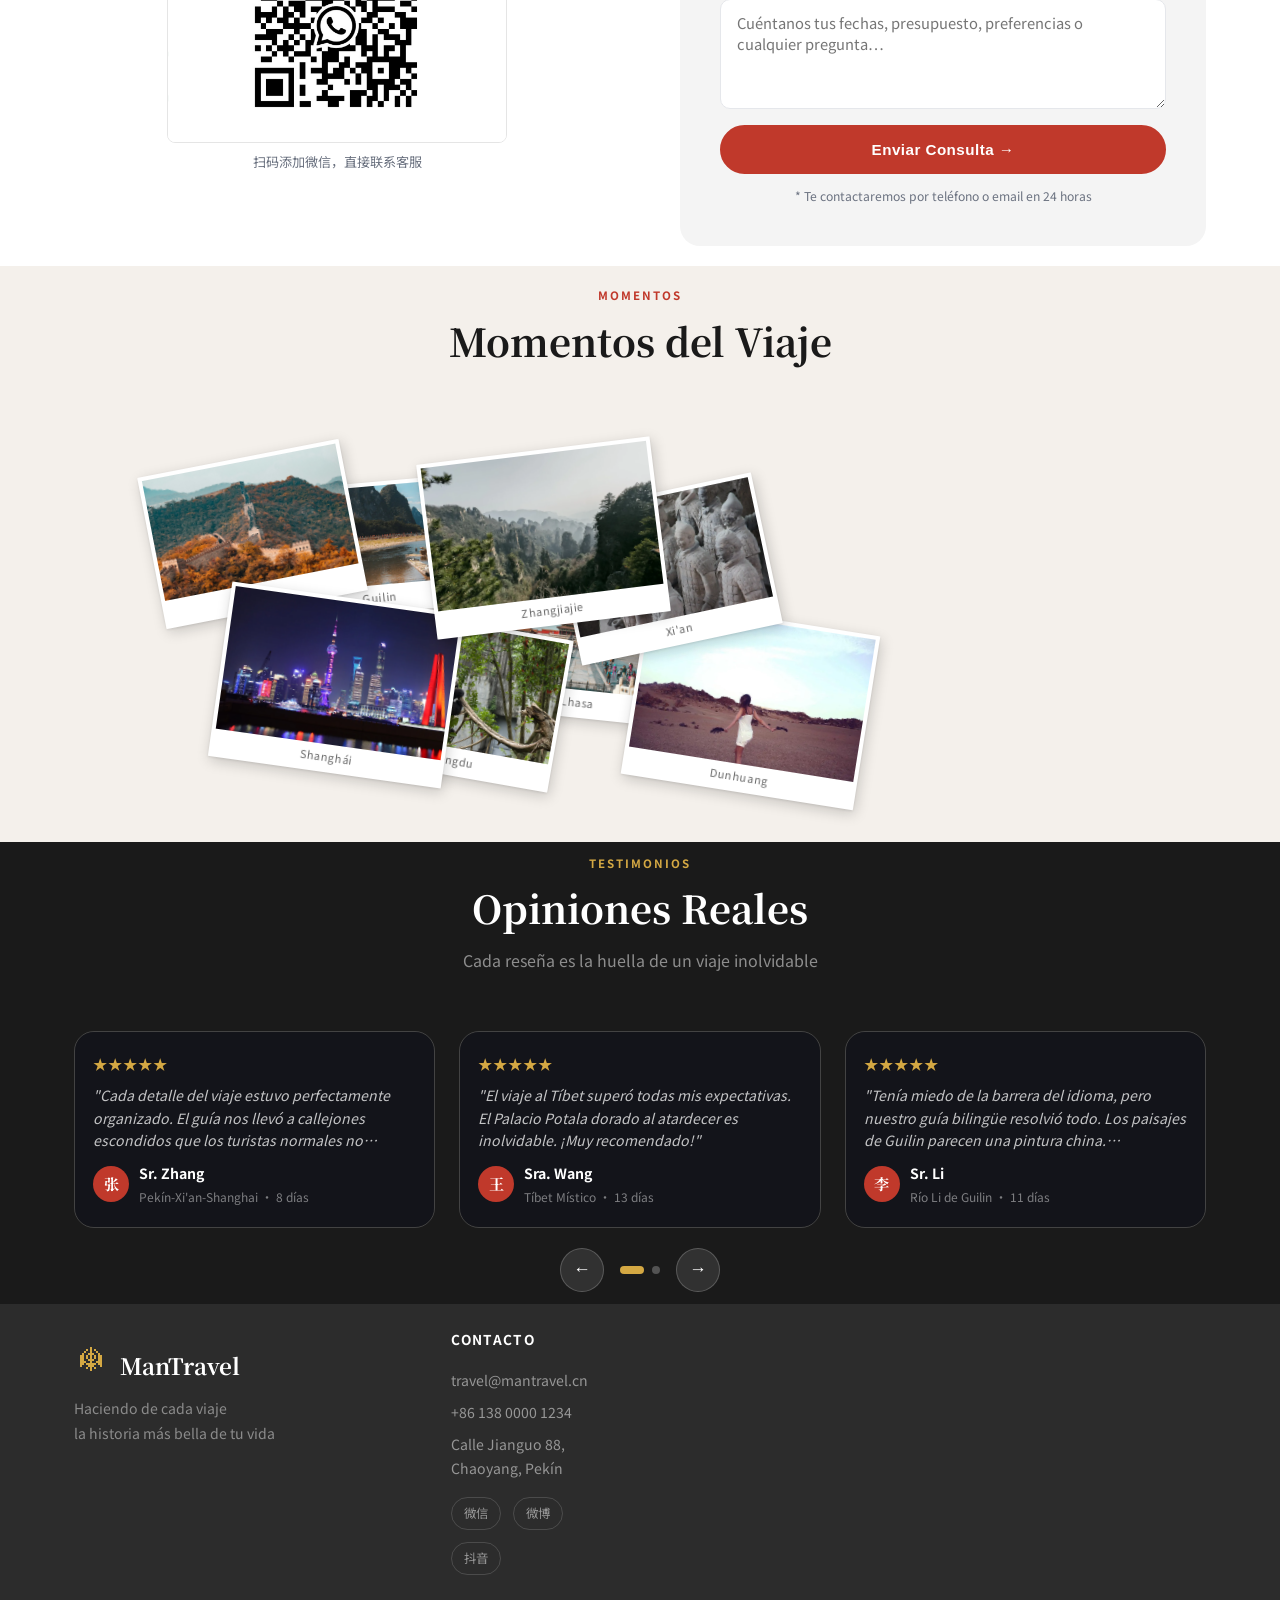
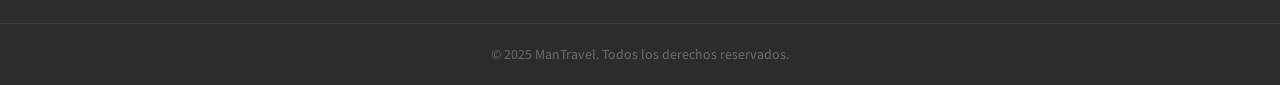
==== commit 5f267e0b: "replace jpg with webp" ====
--- a/index.html
+++ b/index.html
@@ -5,8 +5,9 @@
   <meta name="viewport" content="width=device-width, initial-scale=1.0" />
   <title data-i18n="siteTitle">漫旅世界·中国 · ManTravel</title>
   <link rel="stylesheet" href="css/style.css" />
-  <link rel="preconnect" href="https://fonts.googleapis.com" />
-  <link href="https://fonts.googleapis.com/css2?family=Noto+Serif+SC:wght@400;600;700&family=Noto+Sans+SC:wght@300;400;500;700&display=swap" rel="stylesheet" />
+  <link rel="preconnect" href="https://fonts.googleapis.com" crossorigin />
+  <link rel="preload" as="style" href="https://fonts.googleapis.com/css2?family=Noto+Serif+SC:wght@400;600;700&family=Noto+Sans+SC:wght@300;400;500;700&display=swap" onload="this.onload=null;this.rel='stylesheet'" />
+  <noscript><link rel="stylesheet" href="https://fonts.googleapis.com/css2?family=Noto+Serif+SC:wght@400;600;700&family=Noto+Sans+SC:wght@300;400;500;700&display=swap" /></noscript>
 </head>
 <body>
 
--- a/css/style.css
+++ b/css/style.css
@@ -353,17 +353,17 @@
 .slide-1 {
   background-image:
     linear-gradient(135deg, rgba(139,0,0,.65) 0%, rgba(26,26,26,.55) 50%, rgba(0,60,60,.6) 100%),
-    url('../images/beijing.jpg');
+    url('../images/beijing.webp');
 }
 .slide-2 {
   background-image:
     linear-gradient(135deg, rgba(26,26,26,.6) 0%, rgba(100,0,0,.5) 100%),
-    url('../images/tibet.jpg');
+    url('../images/tibet.webp');
 }
 .slide-3 {
   background-image:
     linear-gradient(135deg, rgba(0,40,80,.65) 0%, rgba(26,26,26,.55) 100%),
-    url('../images/guilin.jpg');
+    url('../images/guilin.webp');
 }
 
 .hero-overlay {
@@ -573,22 +573,22 @@
 
 /* Tour image backgrounds */
 .tour-img-1 {
-  background-image: url('../images/beijing.jpg');
+  background-image: url('../images/beijing.webp');
 }
 .tour-img-2 {
-  background-image: url('../images/guilin.jpg');
+  background-image: url('../images/guilin.webp');
 }
 .tour-img-3 {
-  background-image: url('../images/tibet.jpg');
+  background-image: url('../images/tibet.webp');
 }
 .tour-img-4 {
-  background-image: url('../images/chengdu.jpg');
+  background-image: url('../images/chengdu.webp');
 }
 .tour-img-5 {
-  background-image: url('../images/zhangjiajie.jpg');
+  background-image: url('../images/zhangjiajie.webp');
 }
 .tour-img-6 {
-  background-image: url('../images/xian.jpg');
+  background-image: url('../images/xian.webp');
 }
 
 /* Tour image clickable link overlay */
@@ -780,13 +780,13 @@
 .dest-card:hover .dest-explore { opacity: 1; }
 
 /* Destination backgrounds */
-.dest-beijing  { background-image: url('../images/beijing.jpg'); }
-.dest-shanghai { background-image: url('../images/shanghai.jpg'); }
-.dest-guilin   { background-image: url('../images/guilin.jpg'); }
-.dest-chengdu  { background-image: url('../images/chengdu.jpg'); }
-.dest-zhangjiajie { background-image: url('../images/zhangjiajie.jpg'); }
-.dest-lhasa    { background-image: url('../images/tibet.jpg'); }
-.dest-xian    { background-image: url('../images/xian.jpg'); }
+.dest-beijing  { background-image: url('../images/beijing.webp'); }
+.dest-shanghai { background-image: url('../images/shanghai.webp'); }
+.dest-guilin   { background-image: url('../images/guilin.webp'); }
+.dest-chengdu  { background-image: url('../images/chengdu.webp'); }
+.dest-zhangjiajie { background-image: url('../images/zhangjiajie.webp'); }
+.dest-lhasa    { background-image: url('../images/tibet.webp'); }
+.dest-xian    { background-image: url('../images/xian.webp'); }
 
 /* Destination skeleton */
 .dest-skeleton {
@@ -856,10 +856,10 @@
   border: 4px solid var(--white);
 }
 .about-img-bg-1 {
-  background-image: url('../images/tibet.jpg');
+  background-image: url('../images/tibet.webp');
 }
 .about-img-bg-2 {
-  background-image: url('../images/silkroad.jpg');
+  background-image: url('../images/silkroad.webp');
 }
 .about-badge-box {
   position: absolute;
